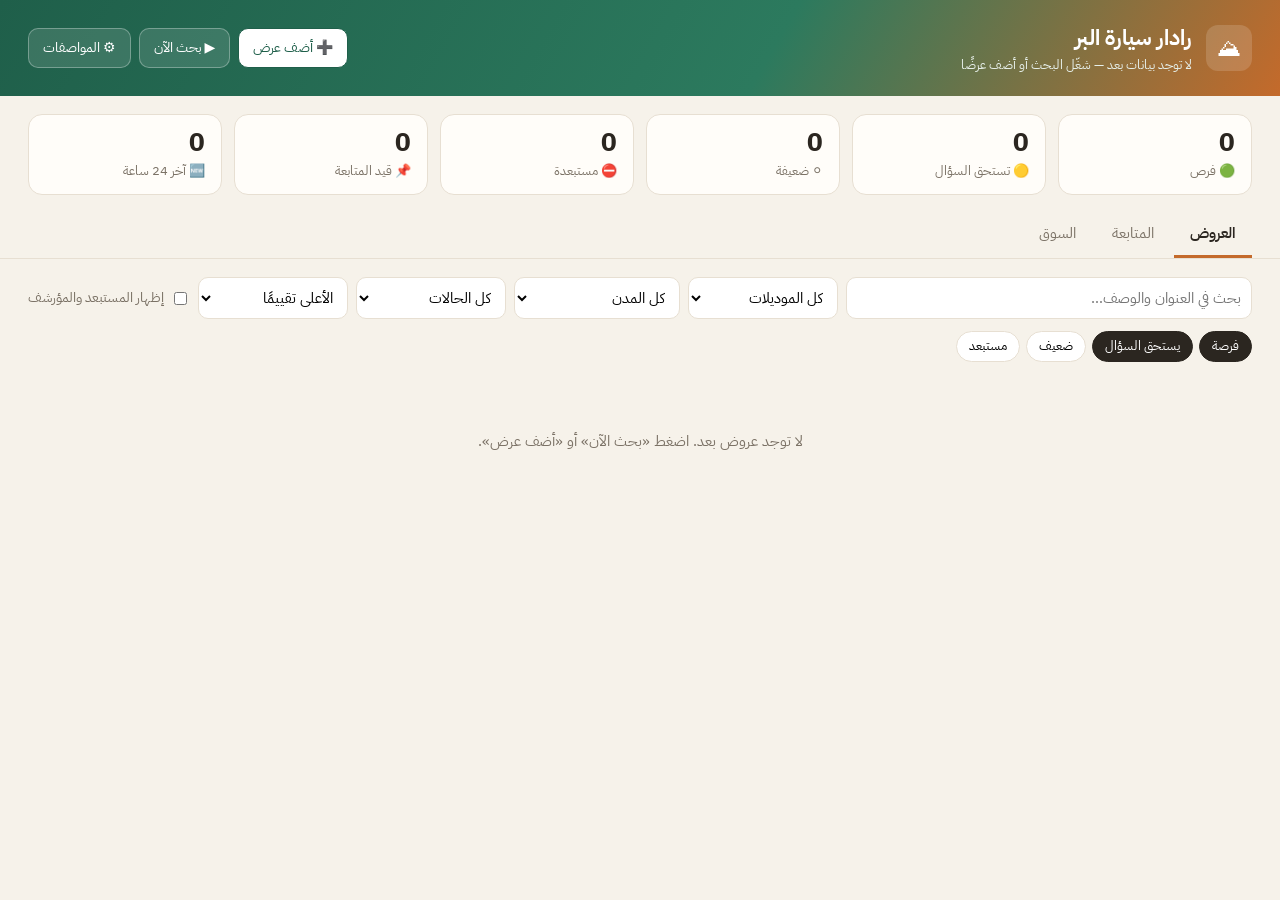
==== docs/index.html @ b2c025f1 "رادار سيارة البر: الإصدار الأول Co-Authored-By: Claude Opus 5.5 <noreply@anthropic.com> Claude-Sessi" ====
<!DOCTYPE html>
<html lang="ar" dir="rtl">
<head>
<meta charset="utf-8">
<meta name="viewport" content="width=device-width, initial-scale=1">
<title>رادار سيارة البر</title>
<link rel="preconnect" href="https://fonts.googleapis.com">
<link href="https://fonts.googleapis.com/css2?family=IBM+Plex+Sans+Arabic:wght@400;500;600;700&display=swap" rel="stylesheet">
<link rel="stylesheet" href="style.css">
</head>
<body>
<header class="top">
  <div class="brand">
    <div class="logo">⛰</div>
    <div>
      <h1>رادار سيارة البر</h1>
      <p id="updated" class="muted">جارِ التحميل…</p>
    </div>
  </div>
  <nav class="actions">
    <a id="btn-add" class="btn primary" target="_blank">➕ أضف عرض</a>
    <a id="btn-run" class="btn" target="_blank">▶ بحث الآن</a>
    <a id="btn-config" class="btn" target="_blank">⚙ المواصفات</a>
  </nav>
</header>

<section class="tiles" id="tiles"></section>

<div class="tabs" role="tablist">
  <button class="tab active" data-tab="offers">العروض</button>
  <button class="tab" data-tab="pipeline">المتابعة</button>
  <button class="tab" data-tab="market">السوق</button>
</div>

<section id="offers" class="panel active">
  <div class="filters">
    <input id="f-q" type="search" placeholder="بحث في العنوان والوصف…">
    <select id="f-model"><option value="">كل الموديلات</option></select>
    <select id="f-dist">
      <option value="">كل المدن</option>
      <option value="200">حتى 200 كم من جدة</option>
      <option value="450">حتى 450 كم</option>
      <option value="900">حتى 900 كم</option>
    </select>
    <select id="f-status"><option value="">كل الحالات</option></select>
    <select id="f-sort">
      <option value="score">الأعلى تقييمًا</option>
      <option value="new">الأحدث</option>
      <option value="price">الأقل سعرًا</option>
      <option value="km">الأقل ممشى</option>
      <option value="year">الأحدث موديلًا</option>
    </select>
    <label class="chk"><input id="f-all" type="checkbox"> إظهار المستبعد والمؤرشف</label>
  </div>
  <div class="chips" id="label-chips"></div>
  <div id="list" class="grid"></div>
  <p id="empty" class="empty hidden"></p>
</section>

<section id="pipeline" class="panel"><div id="board" class="board"></div></section>

<section id="market" class="panel">
  <p class="muted">متوسط الأسعار المطلوبة لكل موديل من العروض التي جمعها النظام (يظهر الموديل عند توفر 4 عروض مسعّرة أو أكثر). كلما زادت البيانات صار التقييم أدق.</p>
  <table class="tbl" id="market-tbl"></table>
  <h3>آخر عمليات البحث</h3>
  <table class="tbl" id="runs-tbl"></table>
</section>

<dialog id="msg-dlg">
  <h3>رسالة جاهزة للبائع</h3>
  <textarea id="msg-text" rows="9"></textarea>
  <div class="row"><button class="btn primary" id="msg-copy">نسخ</button><a class="btn" id="msg-wa" target="_blank">واتساب</a><button class="btn" onclick="this.closest('dialog').close()">إغلاق</button></div>
</dialog>

<script src="app.js"></script>
</body>
</html>
---- docs/style.css ----
:root{
  --bg:#f6f2ea; --card:#fffdf9; --ink:#2b2620; --muted:#7b7266; --line:#e7dfd2;
  --accent:#1f5f4a; --accent-2:#c46a2b;
  --good:#1f8a5b; --mid:#c99318; --weak:#9a8f80; --bad:#b4443a;
  --radius:14px;
}
*{box-sizing:border-box}
body{margin:0;font-family:"IBM Plex Sans Arabic",system-ui,sans-serif;background:var(--bg);color:var(--ink);font-size:15px;line-height:1.6}
a{color:var(--accent)}
.muted{color:var(--muted);margin:0;font-size:13px}
.hidden{display:none!important}

.top{display:flex;justify-content:space-between;align-items:center;gap:16px;flex-wrap:wrap;padding:20px 28px;background:linear-gradient(120deg,#1f5f4a,#2c7a5e 60%,#c46a2b);color:#fff}
.top .muted{color:#e6efe9}
.brand{display:flex;gap:14px;align-items:center}
.logo{width:46px;height:46px;border-radius:12px;background:rgba(255,255,255,.15);display:grid;place-items:center;font-size:24px}
h1{margin:0;font-size:22px}
.actions{display:flex;gap:8px;flex-wrap:wrap}
.btn{display:inline-flex;align-items:center;gap:6px;padding:8px 14px;border-radius:10px;border:1px solid var(--line);background:#fff;color:var(--ink);text-decoration:none;font:inherit;font-size:14px;cursor:pointer}
.top .btn{background:rgba(255,255,255,.12);border-color:rgba(255,255,255,.3);color:#fff}
.btn.primary{background:var(--accent);border-color:var(--accent);color:#fff}
.top .btn.primary{background:#fff;color:var(--accent)}
.btn.sm{padding:5px 10px;font-size:13px}

.tiles{display:grid;grid-template-columns:repeat(auto-fit,minmax(150px,1fr));gap:12px;padding:18px 28px 6px}
.tile{background:var(--card);border:1px solid var(--line);border-radius:var(--radius);padding:12px 16px;cursor:pointer}
.tile b{display:block;font-size:26px;line-height:1.2}
.tile span{color:var(--muted);font-size:13px}

.tabs{display:flex;gap:4px;padding:10px 28px 0;border-bottom:1px solid var(--line)}
.tab{border:0;background:none;font:inherit;padding:10px 16px;cursor:pointer;color:var(--muted);border-bottom:3px solid transparent}
.tab.active{color:var(--ink);border-color:var(--accent-2);font-weight:600}
.panel{display:none;padding:18px 28px 40px}
.panel.active{display:block}

.filters{display:flex;flex-wrap:wrap;gap:8px;align-items:center}
.filters input[type=search],.filters select{font:inherit;padding:8px 10px;border:1px solid var(--line);border-radius:10px;background:#fff;min-width:150px}
.filters input[type=search]{flex:1;min-width:220px}
.chk{font-size:14px;color:var(--muted);display:flex;gap:6px;align-items:center}
.chips{display:flex;gap:6px;flex-wrap:wrap;margin:12px 0}
.chip{border:1px solid var(--line);background:#fff;border-radius:999px;padding:4px 12px;font:inherit;font-size:13px;cursor:pointer}
.chip.on{background:var(--ink);color:#fff;border-color:var(--ink)}

.grid{display:grid;grid-template-columns:repeat(auto-fill,minmax(330px,1fr));gap:14px}
.card{background:var(--card);border:1px solid var(--line);border-radius:var(--radius);overflow:hidden;display:flex;flex-direction:column}
.card.dim{opacity:.6}
.thumb{height:150px;background:#e9e1d3 center/cover no-repeat;position:relative}
.thumb .noimg{position:absolute;inset:0;display:grid;place-items:center;color:var(--muted);font-size:34px}
.score{position:absolute;top:10px;left:10px;width:54px;height:54px;border-radius:50%;display:grid;place-items:center;color:#fff;font-weight:700;font-size:18px;box-shadow:0 2px 8px rgba(0,0,0,.25)}
.badge{position:absolute;top:12px;right:10px;padding:2px 10px;border-radius:999px;font-size:12px;font-weight:600;color:#fff}
.l-good{background:var(--good)} .l-mid{background:var(--mid)} .l-weak{background:var(--weak)} .l-bad{background:var(--bad)}
.body{padding:12px 14px;display:flex;flex-direction:column;gap:8px;flex:1}
.title{font-weight:600;font-size:15px;margin:0}
.specs{display:flex;flex-wrap:wrap;gap:6px}
.spec{background:#f1ebe0;border-radius:8px;padding:2px 8px;font-size:13px}
.spec.price{background:#e3efe9;color:var(--accent);font-weight:600}
.reasons{margin:0;padding:0;list-style:none;font-size:13px}
.reasons li{padding:1px 0}
.pos{color:var(--good)} .neg{color:#9c5a12} .exc{color:var(--bad)}
.ai{font-size:13px;background:#f4f0fa;border-radius:8px;padding:6px 8px;color:#4b3f66}
.meta{font-size:12px;color:var(--muted);display:flex;justify-content:space-between;gap:8px;flex-wrap:wrap}
.notes{font-size:13px;border-top:1px dashed var(--line);padding-top:6px}
.cardfoot{display:flex;gap:6px;flex-wrap:wrap;padding:0 14px 12px}
.status{font-size:12px;padding:1px 8px;border-radius:6px;background:#efe7da}
.bars{display:grid;grid-template-columns:auto 1fr;gap:2px 8px;font-size:11px;color:var(--muted)}
.bar{height:6px;background:#eee6d8;border-radius:4px;align-self:center;overflow:hidden}
.bar i{display:block;height:100%;background:var(--accent)}
details summary{cursor:pointer;font-size:12px;color:var(--muted)}

.board{display:grid;grid-auto-flow:column;grid-auto-columns:minmax(230px,1fr);gap:12px;overflow-x:auto}
.col{background:#efe8dc;border-radius:var(--radius);padding:10px}
.col h4{margin:0 0 8px;font-size:14px}
.mini{background:#fff;border-radius:10px;padding:8px 10px;margin-bottom:8px;font-size:13px;border:1px solid var(--line)}
.mini b{color:var(--accent)}

.tbl{border-collapse:collapse;width:100%;max-width:760px;background:#fff;border-radius:10px;overflow:hidden;margin:10px 0 24px}
.tbl th,.tbl td{padding:8px 12px;border-bottom:1px solid var(--line);text-align:right;font-size:14px}
.tbl th{background:#efe8dc}
.empty{text-align:center;color:var(--muted);padding:40px}

dialog{border:0;border-radius:var(--radius);padding:18px;width:min(520px,92vw)}
dialog textarea{width:100%;font:inherit;padding:10px;border:1px solid var(--line);border-radius:10px}
.row{display:flex;gap:8px;margin-top:10px}
@media (max-width:600px){.top,.tiles,.tabs,.panel{padding-left:14px;padding-right:14px}}
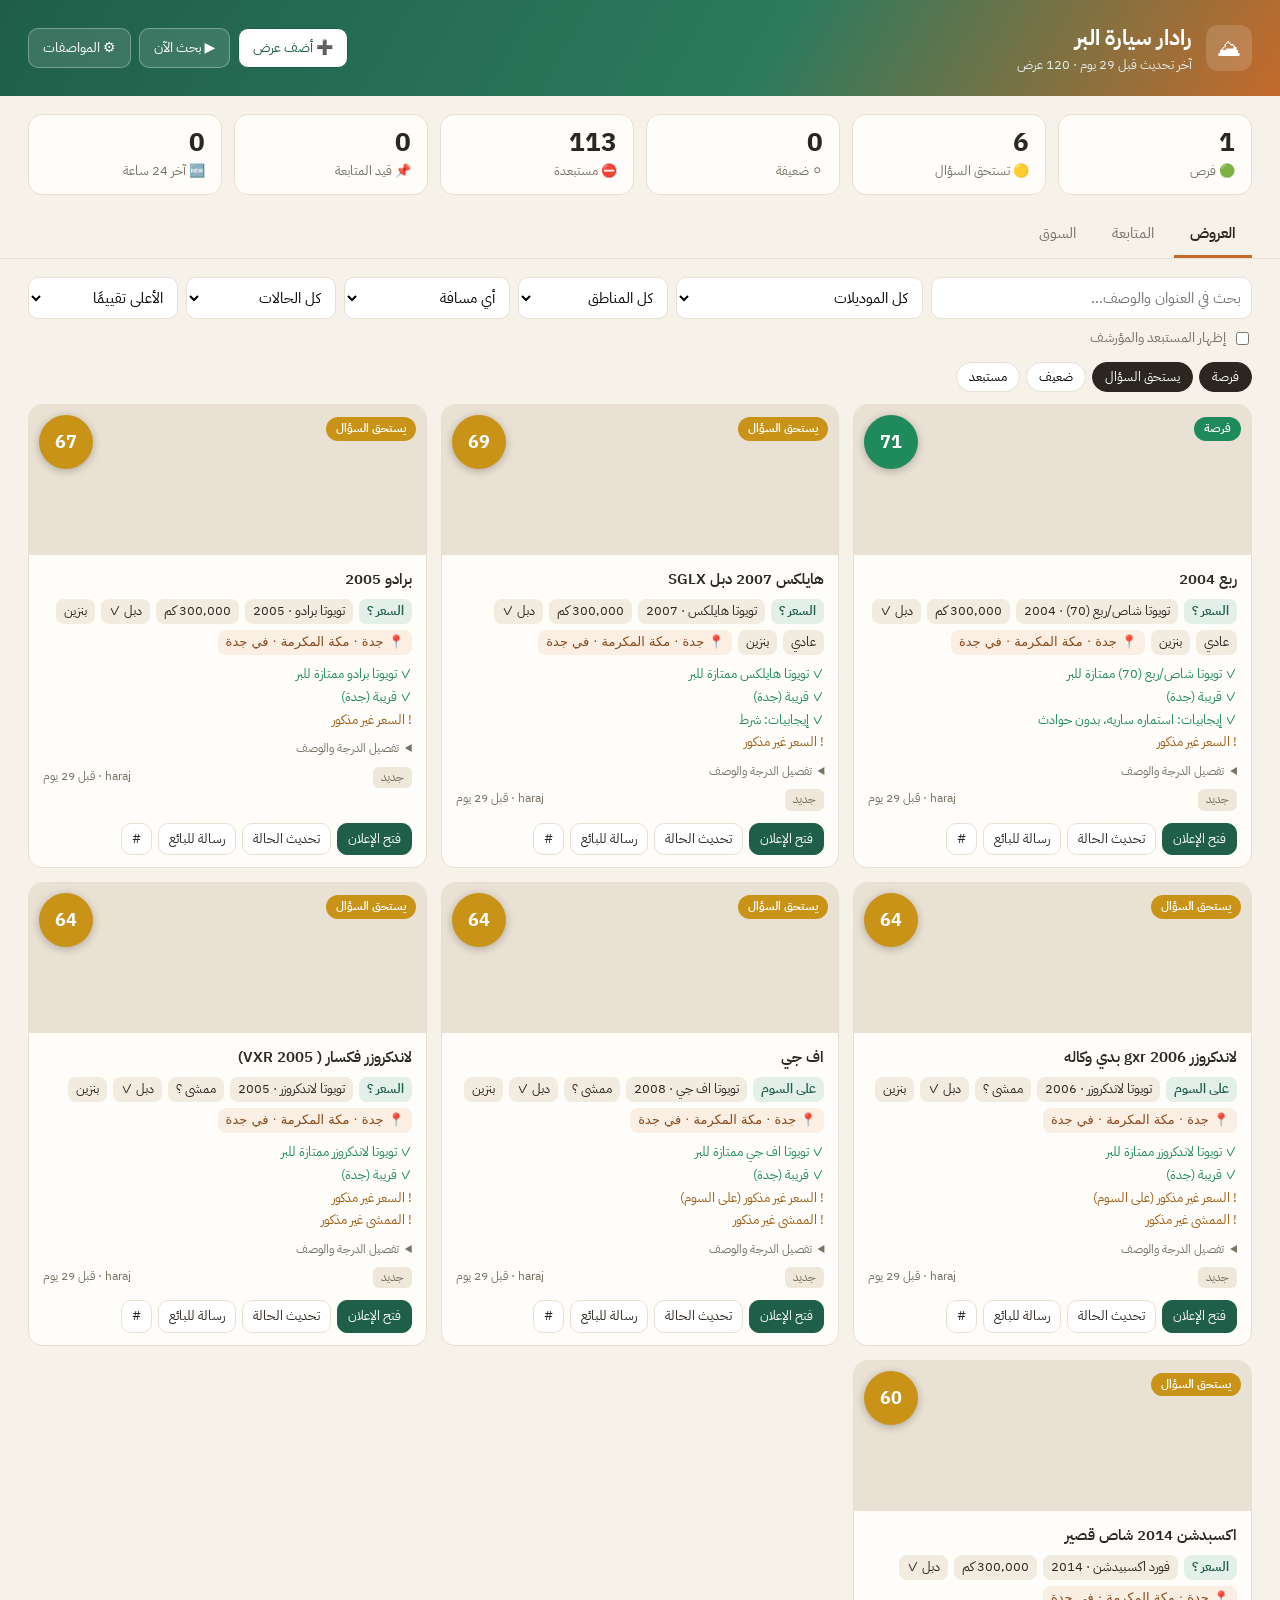
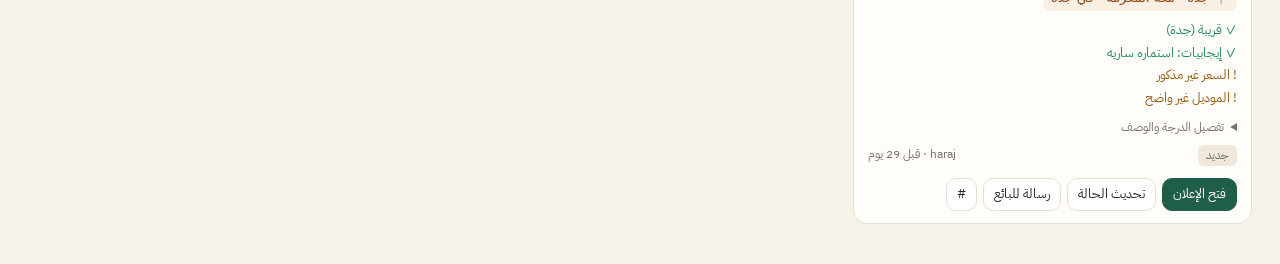
==== commit dff3bed7: "البحث في كل المملكة مع المنطقة والمسافة، موديلات أرخص، تشغيل كل ساعة، اختبار تيليجرام Co-Authored-By" ====
--- a/docs/index.html
+++ b/docs/index.html
@@ -36,8 +36,9 @@
   <div class="filters">
     <input id="f-q" type="search" placeholder="بحث في العنوان والوصف…">
     <select id="f-model"><option value="">كل الموديلات</option></select>
+    <select id="f-region"><option value="">كل المناطق</option></select>
     <select id="f-dist">
-      <option value="">كل المدن</option>
+      <option value="">أي مسافة</option>
       <option value="200">حتى 200 كم من جدة</option>
       <option value="450">حتى 450 كم</option>
       <option value="900">حتى 900 كم</option>
--- a/docs/style.css
+++ b/docs/style.css
@@ -82,3 +82,4 @@
 dialog textarea{width:100%;font:inherit;padding:10px;border:1px solid var(--line);border-radius:10px}
 .row{display:flex;gap:8px;margin-top:10px}
 @media (max-width:600px){.top,.tiles,.tabs,.panel{padding-left:14px;padding-right:14px}}
+.spec.loc{background:#fbeee3;color:#8a4a1c;font-weight:500}
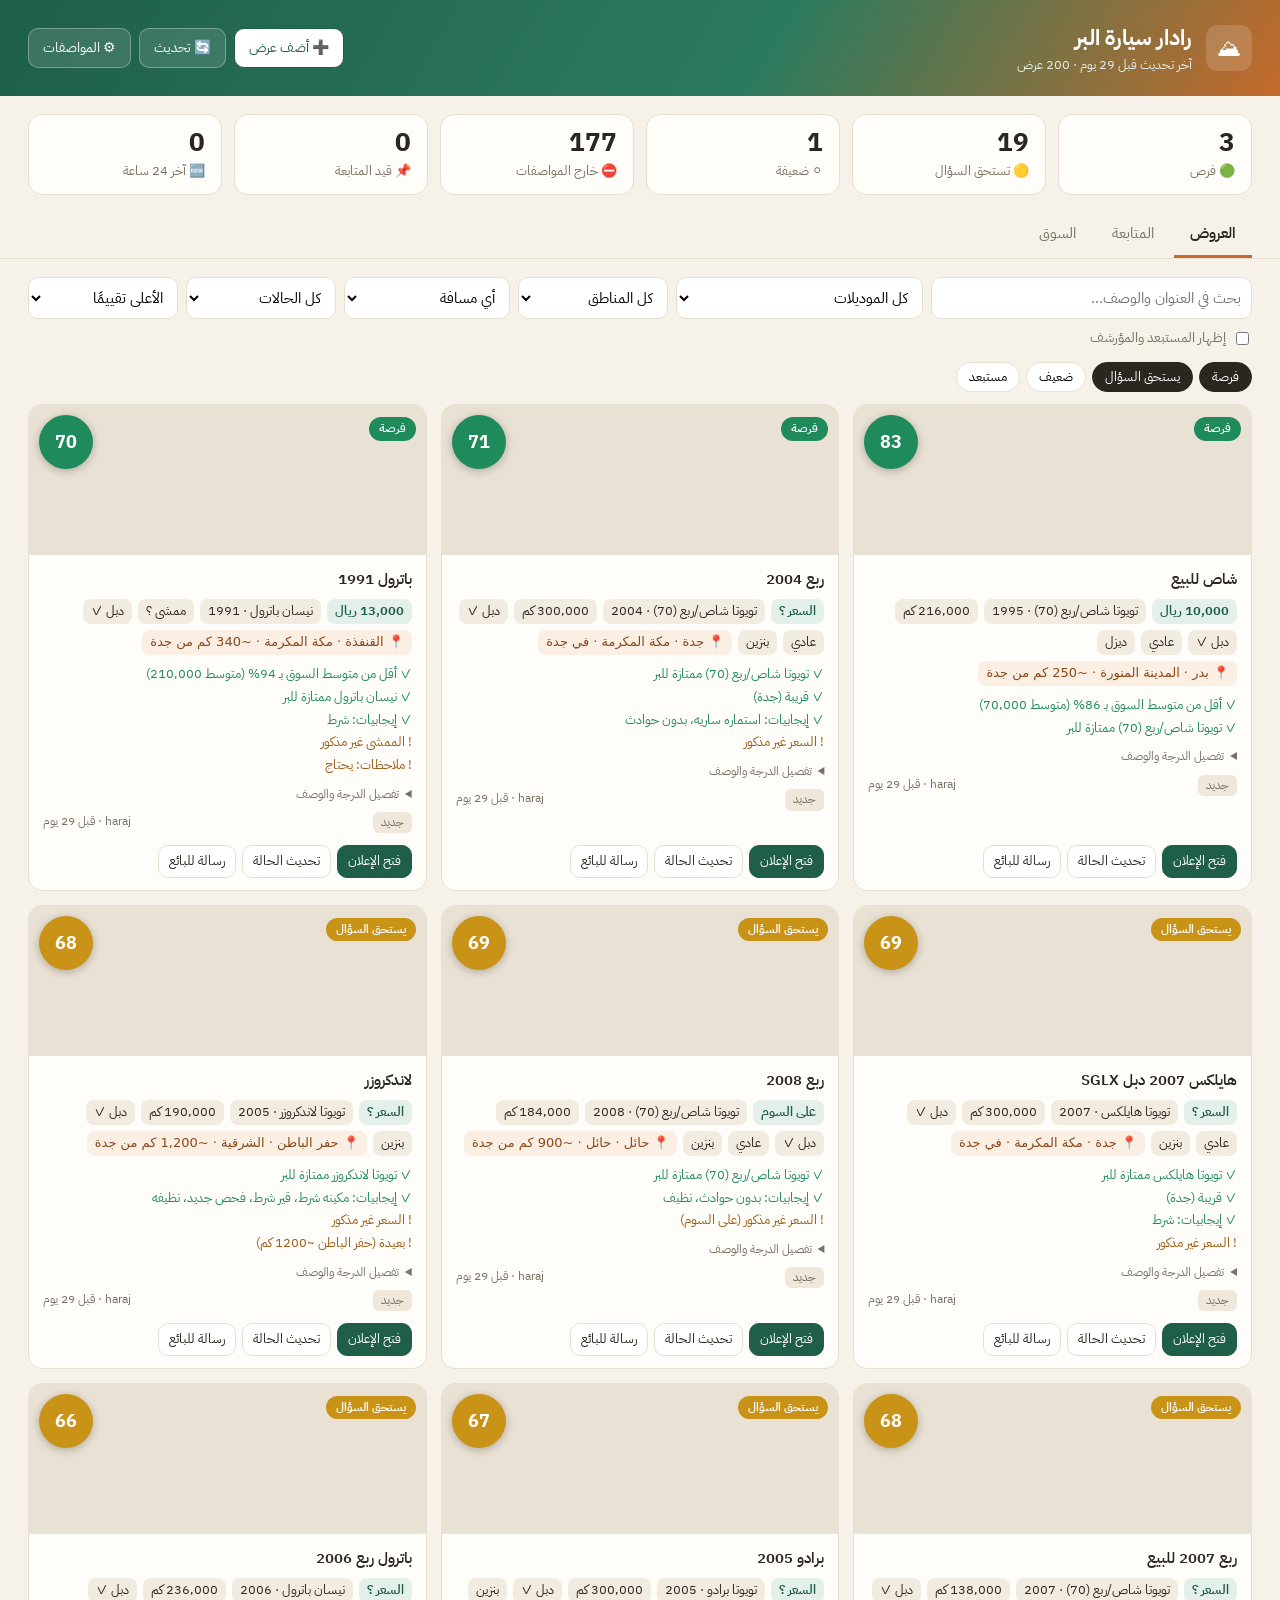
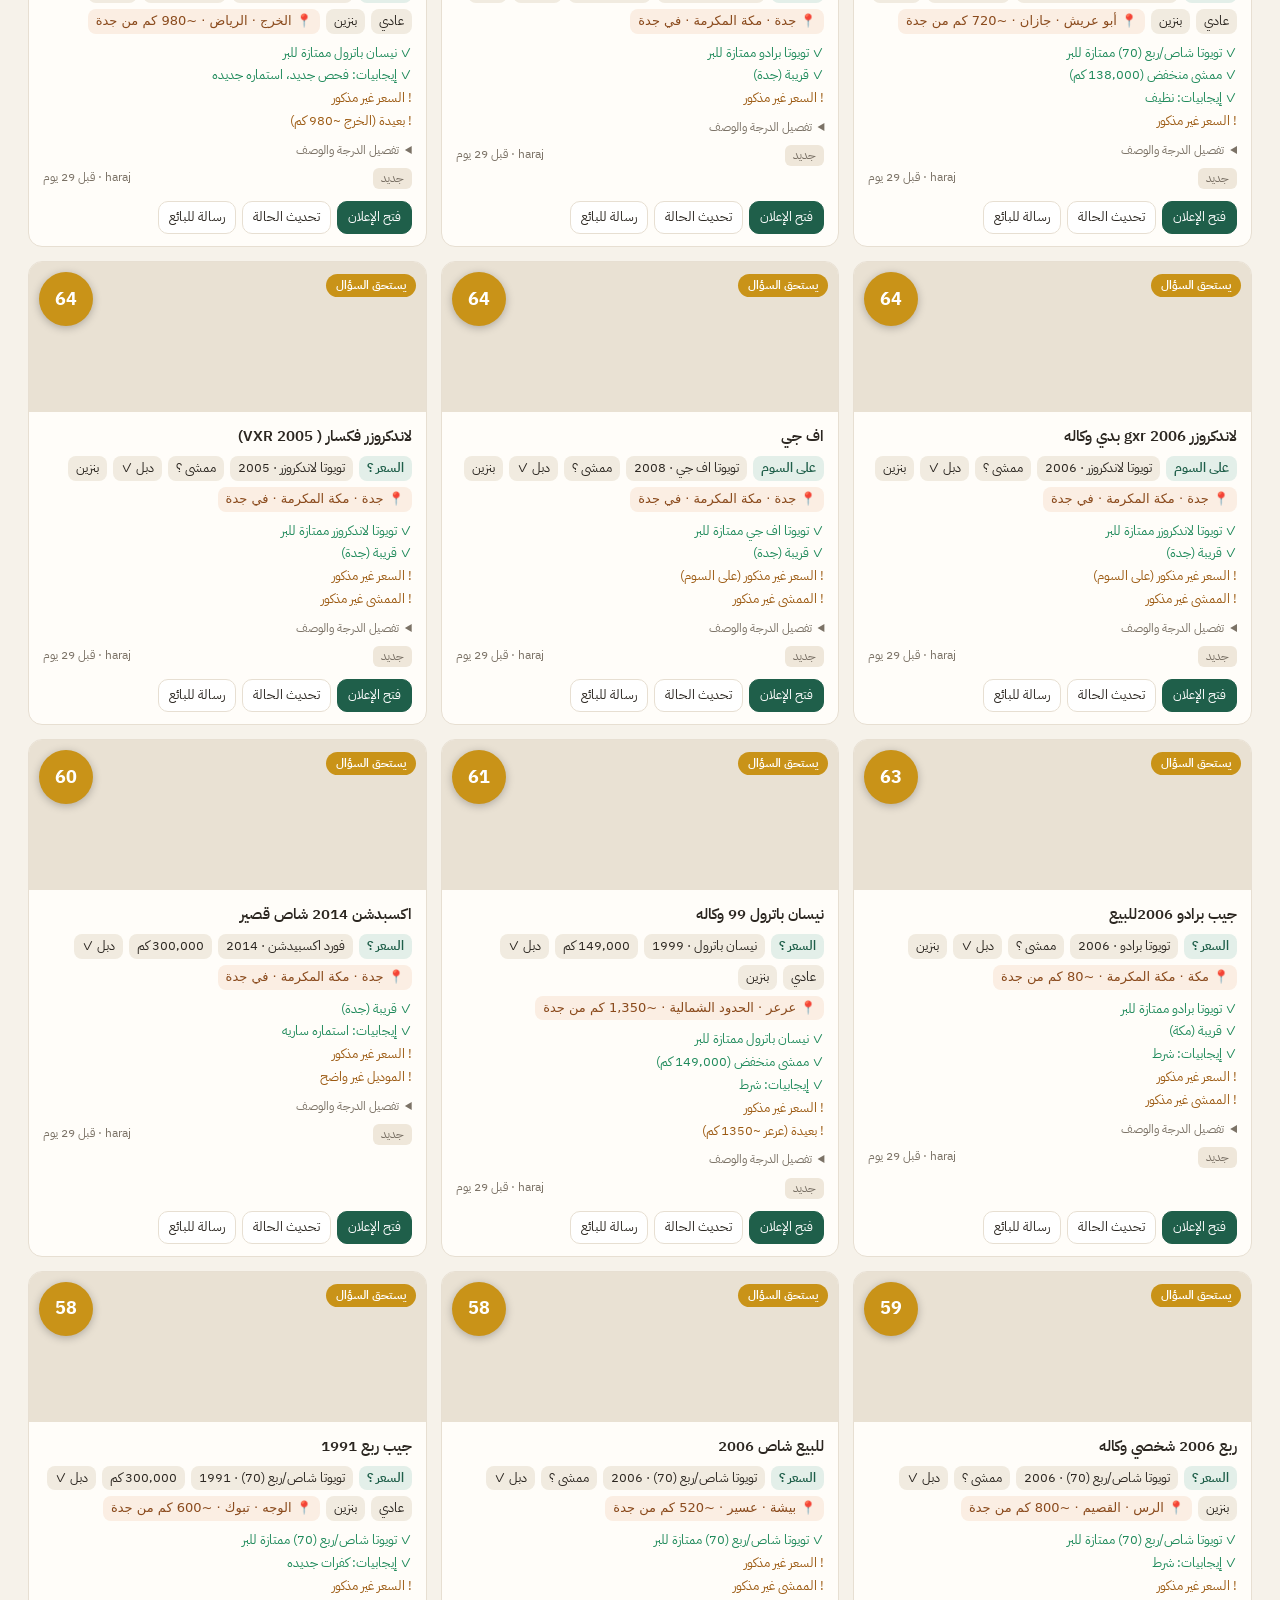
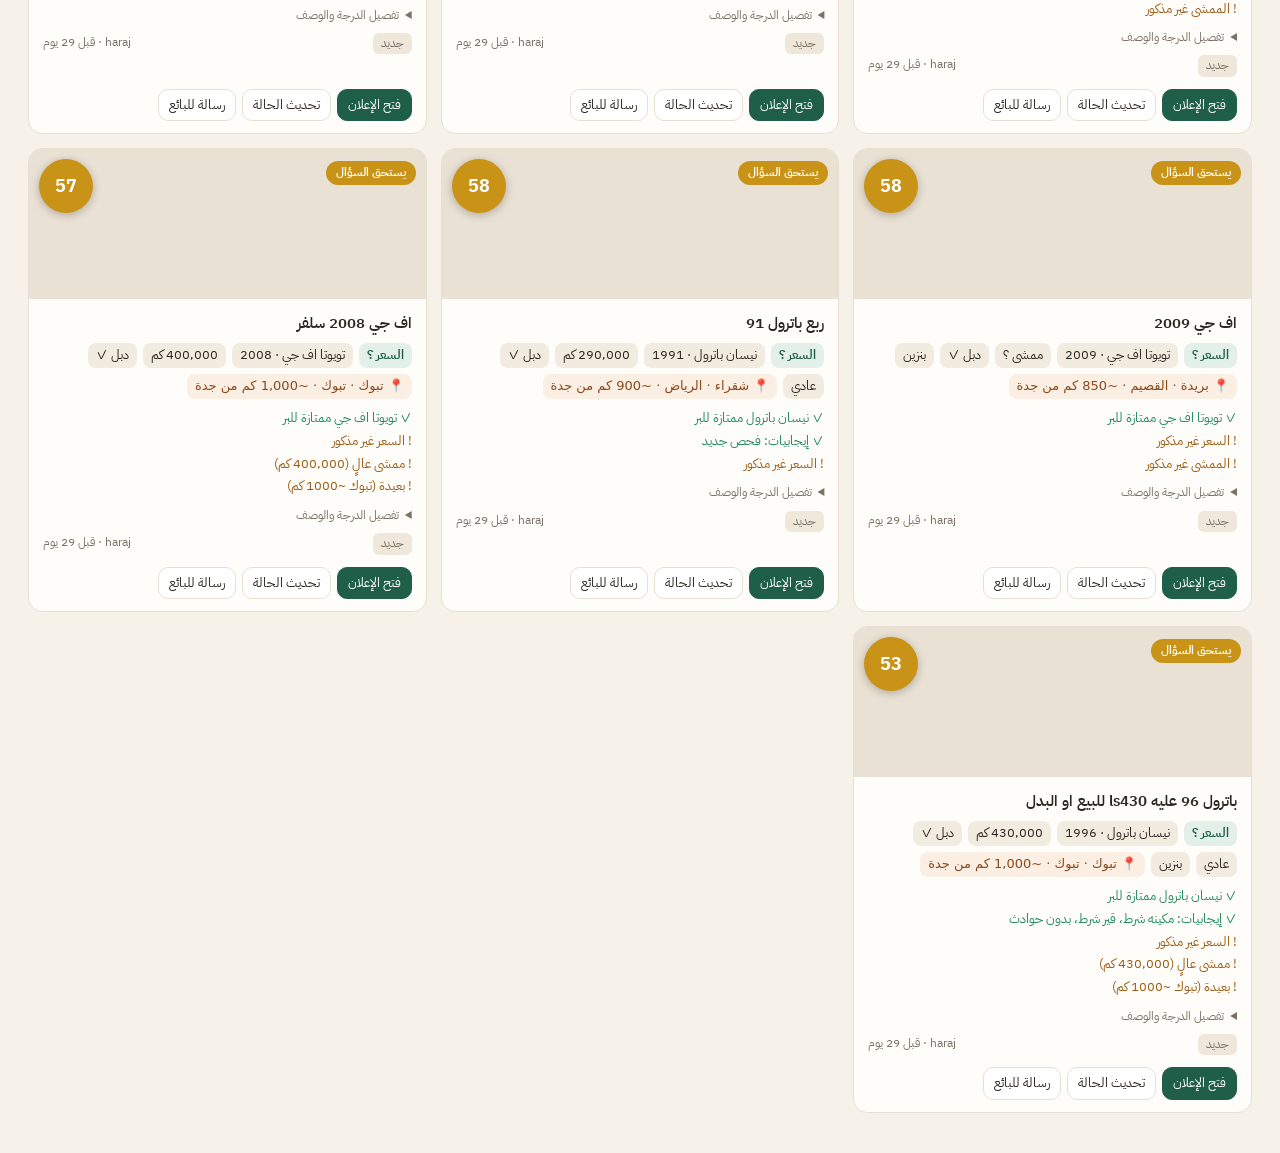
==== commit 366f73d6: "إخفاء قطع الغيار والمباع نهائيًا، إضافة وتعديل وتحديث من الموقع عبر جسر Apps Script Co-Authored-By: " ====
--- a/docs/index.html
+++ b/docs/index.html
@@ -19,11 +19,12 @@
   </div>
   <nav class="actions">
     <a id="btn-add" class="btn primary" target="_blank">➕ أضف عرض</a>
-    <a id="btn-run" class="btn" target="_blank">▶ بحث الآن</a>
+    <a id="btn-run" class="btn" target="_blank">🔄 تحديث</a>
     <a id="btn-config" class="btn" target="_blank">⚙ المواصفات</a>
   </nav>
 </header>
 
+<div id="banner" class="banner hidden"></div>
 <section class="tiles" id="tiles"></section>
 
 <div class="tabs" role="tablist">
@@ -70,9 +71,42 @@
 <dialog id="msg-dlg">
   <h3>رسالة جاهزة للبائع</h3>
   <textarea id="msg-text" rows="9"></textarea>
-  <div class="row"><button class="btn primary" id="msg-copy">نسخ</button><a class="btn" id="msg-wa" target="_blank">واتساب</a><button class="btn" onclick="this.closest('dialog').close()">إغلاق</button></div>
+  <div class="row"><button class="btn primary" id="msg-copy">نسخ</button><a class="btn" id="msg-wa" target="_blank">واتساب</a><button class="btn" type="button" data-close>إغلاق</button></div>
 </dialog>
 
+<dialog id="add-dlg">
+  <form id="add-form">
+    <h3>➕ أضف عرض</h3>
+    <label>رابط الإعلان (أو رابط صفحة بحث في حراج) — رابط في كل سطر
+      <textarea id="add-urls" rows="4" placeholder="https://haraj.com.sa/11192126812/..." required></textarea></label>
+    <label>ملاحظة (اختياري)<textarea id="add-note" rows="2"></textarea></label>
+    <p class="muted">يقرأ النظام الإعلان ويقيّمه ويظهر هنا خلال دقيقة إلى دقيقتين. قطع الغيار والإكسسوارات لا تُضاف.</p>
+    <div class="row"><button class="btn primary" id="add-save" type="submit">إضافة</button><button class="btn" type="button" data-close>إلغاء</button></div>
+  </form>
+</dialog>
+
+<dialog id="edit-dlg">
+  <form id="edit-form">
+    <h3>✏️ تعديل العرض</h3>
+    <div class="form-grid">
+      <label class="wide">العنوان<input id="e-title"></label>
+      <label>السعر (ريال)<input id="e-price" inputmode="numeric"></label>
+      <label>سنة الصنع<input id="e-year" inputmode="numeric"></label>
+      <label>الممشى (كم)<input id="e-km" inputmode="numeric"></label>
+      <label>المدينة<input id="e-city"></label>
+      <label>الموديل<select id="e-model"></select></label>
+      <label>دبل؟<select id="e-4x4"><option value="">— غير معروف —</option><option value="true">نعم دبل</option><option value="false">ليست دبل</option></select></label>
+      <label>القير<select id="e-trans"><option value="">— غير معروف —</option><option>أوتوماتيك</option><option>عادي</option></select></label>
+      <label>الحالة<select id="e-status"></select></label>
+      <label class="wide">إضافة ملاحظة<textarea id="e-note" rows="2" placeholder="مثال: كلمت البائع، يقبل 17 ألف"></textarea></label>
+      <label class="wide chk"><input type="checkbox" id="e-hide"> إخفاء هذا العرض نهائيًا (ليس سيارة / غير مناسب)</label>
+    </div>
+    <div class="row"><button class="btn primary" id="e-save" type="submit">حفظ</button><button class="btn" type="button" data-close>إلغاء</button></div>
+  </form>
+</dialog>
+
+<div id="toasts"></div>
+<script src="config.js"></script>
 <script src="app.js"></script>
 </body>
 </html>
--- a/docs/style.css
+++ b/docs/style.css
@@ -83,3 +83,18 @@
 .row{display:flex;gap:8px;margin-top:10px}
 @media (max-width:600px){.top,.tiles,.tabs,.panel{padding-left:14px;padding-right:14px}}
 .spec.loc{background:#fbeee3;color:#8a4a1c;font-weight:500}
+
+.banner{margin:14px 28px 0;padding:10px 14px;border-radius:10px;background:#fff6dc;border:1px solid #f0d48a;font-size:14px;display:flex;align-items:center;gap:8px}
+.spin{width:14px;height:14px;border:2px solid #c99318;border-top-color:transparent;border-radius:50%;display:inline-block;animation:sp 1s linear infinite}
+@keyframes sp{to{transform:rotate(360deg)}}
+#toasts{position:fixed;bottom:18px;left:18px;display:flex;flex-direction:column;gap:8px;z-index:50}
+.toast{background:#2b2620;color:#fff;padding:10px 14px;border-radius:10px;font-size:14px;max-width:360px;box-shadow:0 4px 14px rgba(0,0,0,.2)}
+.toast.ok{background:var(--good)} .toast.err{background:var(--bad)}
+.card.pending{border-style:dashed;background:#fffaf0}
+.status-sel{font:inherit;font-size:12px;padding:1px 4px;border-radius:6px;border:1px solid var(--line);background:#efe7da}
+dialog label{display:flex;flex-direction:column;gap:4px;font-size:13px;color:var(--muted);margin-bottom:8px}
+dialog input,dialog select{font:inherit;padding:8px 10px;border:1px solid var(--line);border-radius:10px;color:var(--ink)}
+dialog h3{margin-top:0}
+.form-grid{display:grid;grid-template-columns:1fr 1fr;gap:4px 12px}
+.form-grid .wide{grid-column:1/-1}
+dialog label.chk{flex-direction:row;align-items:center;color:var(--ink)}
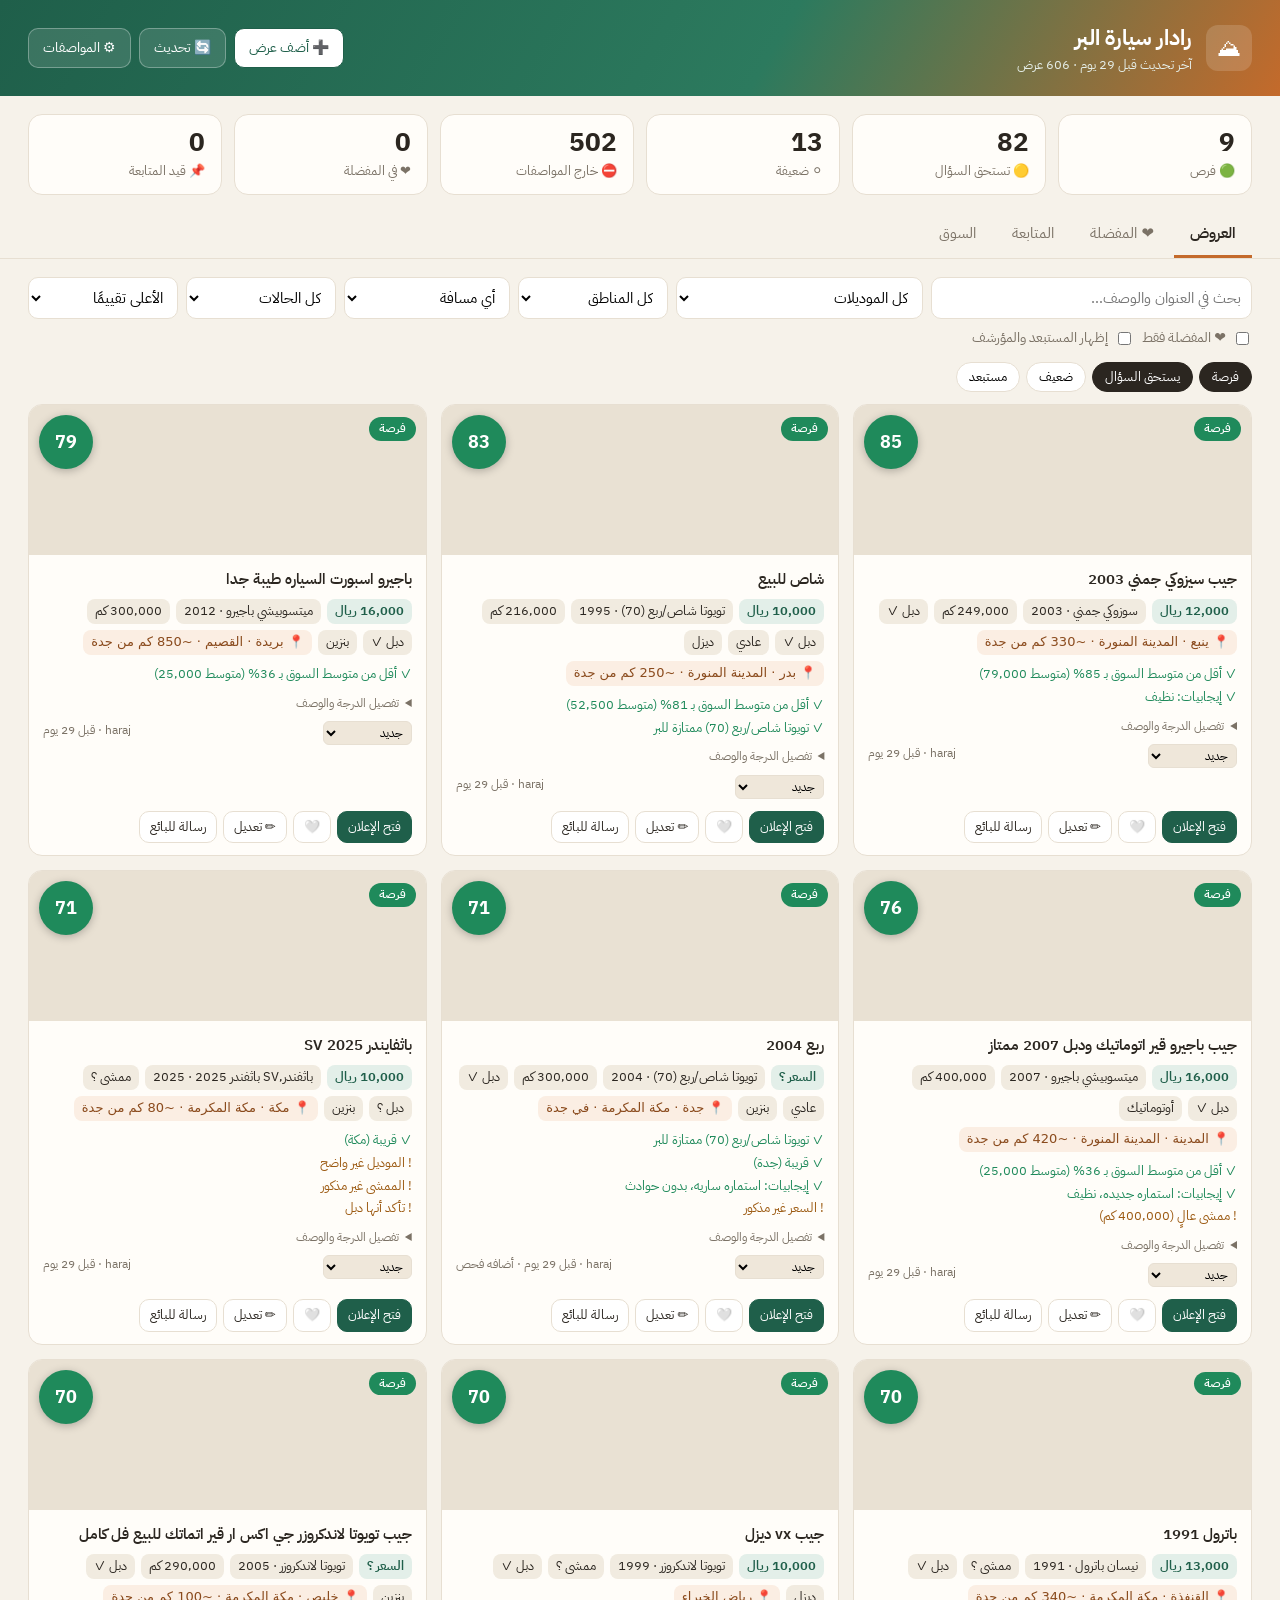
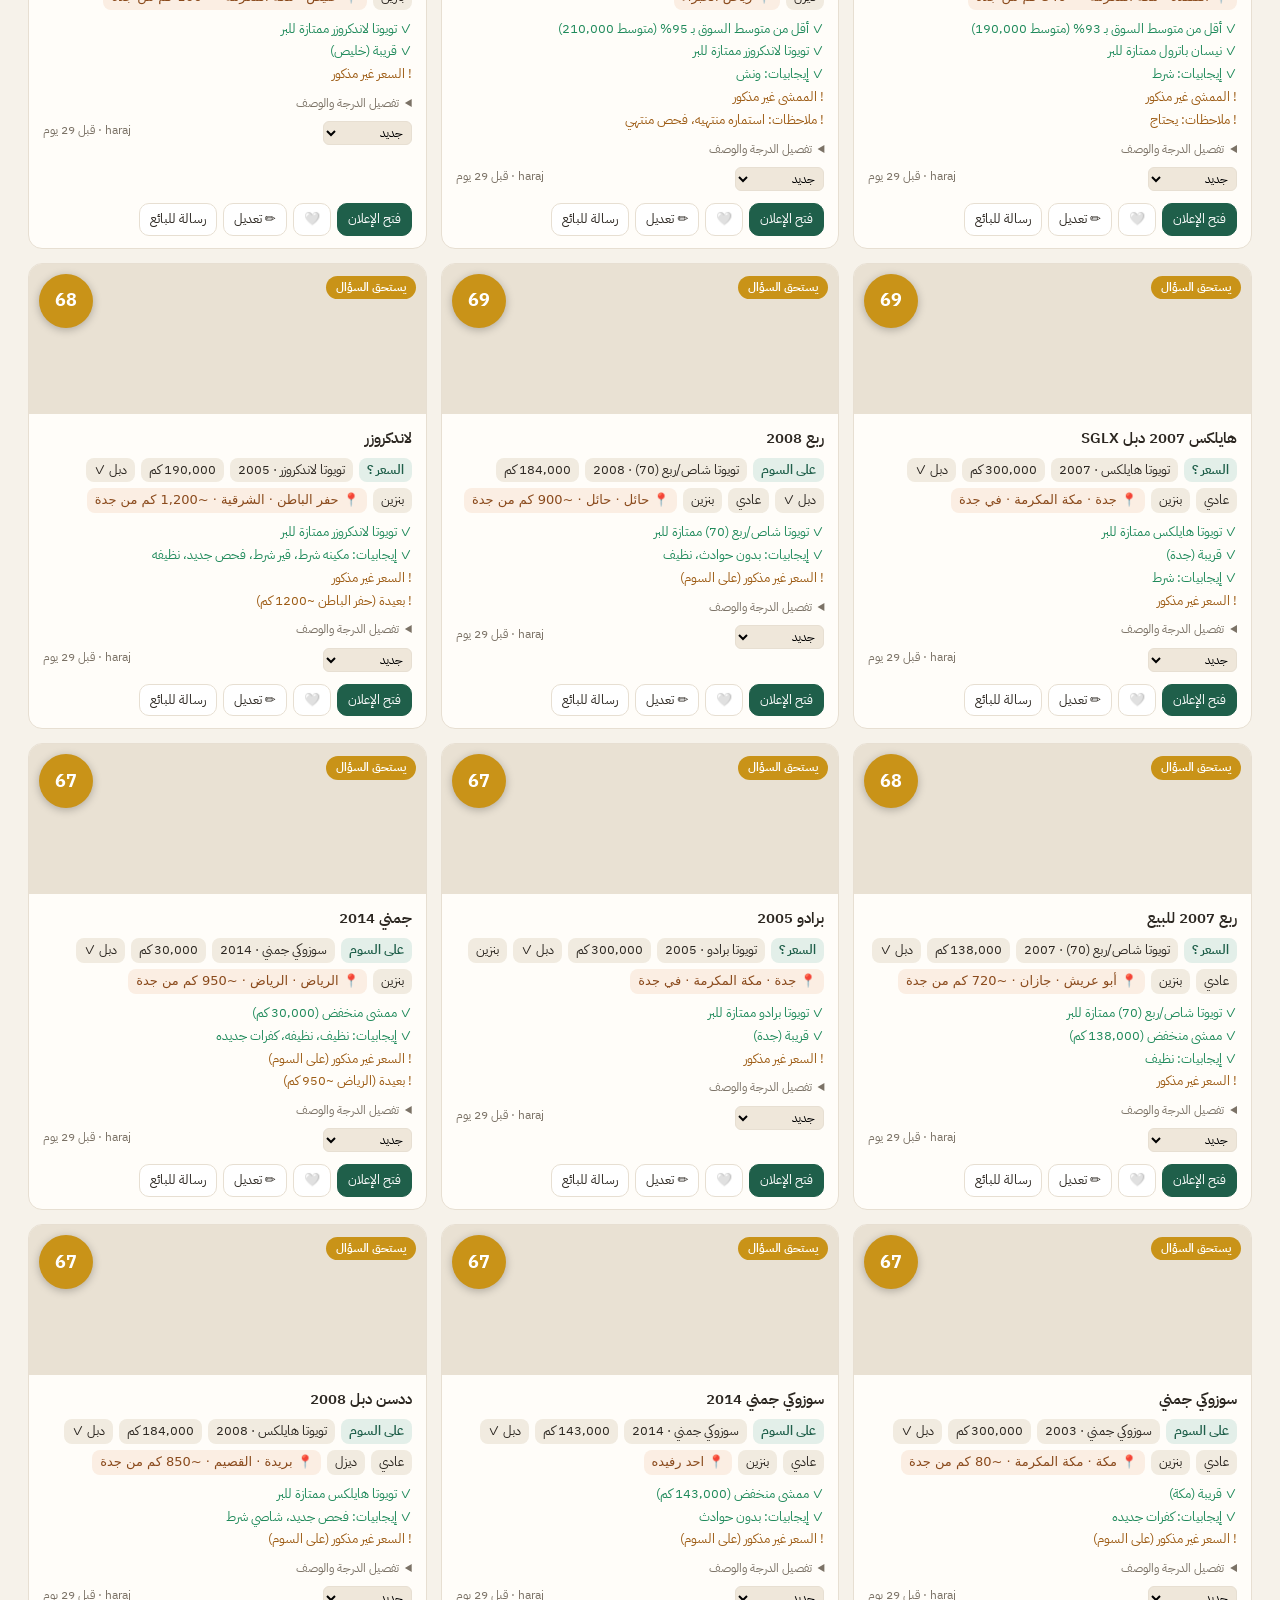
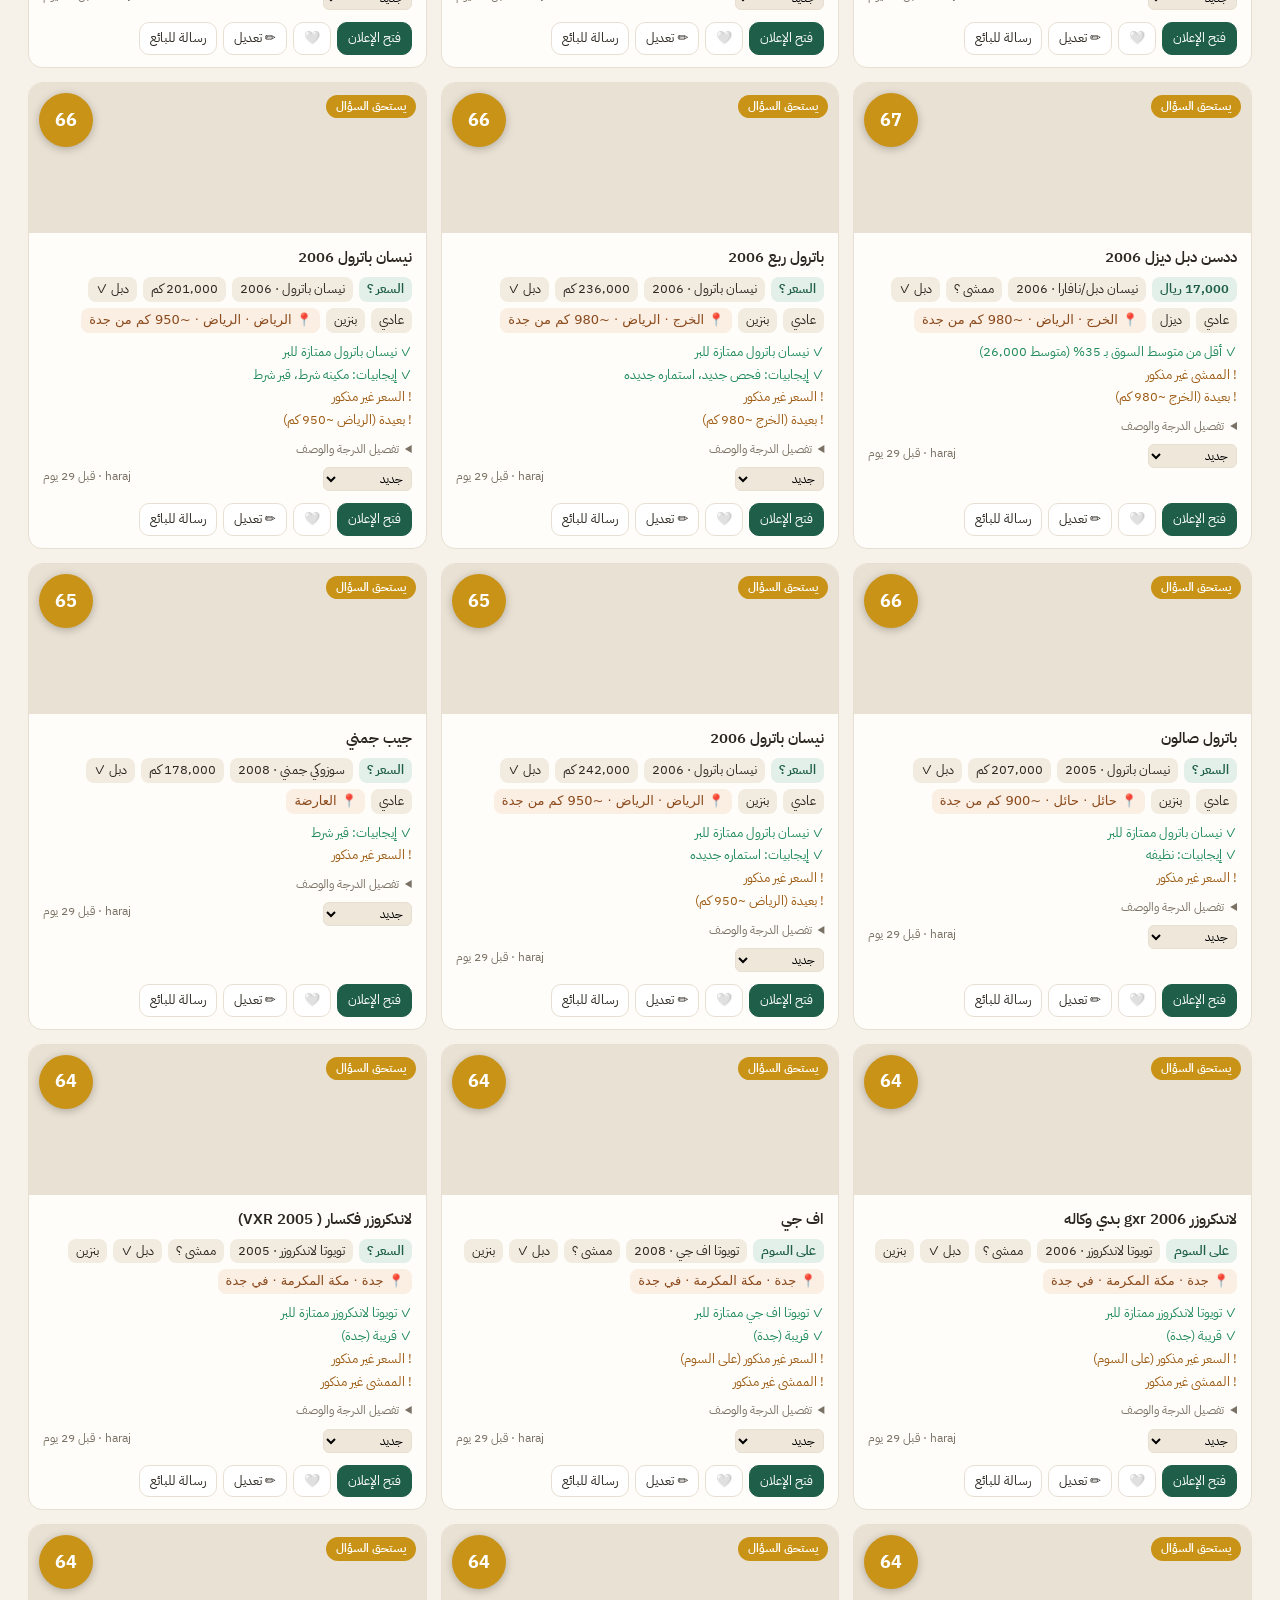
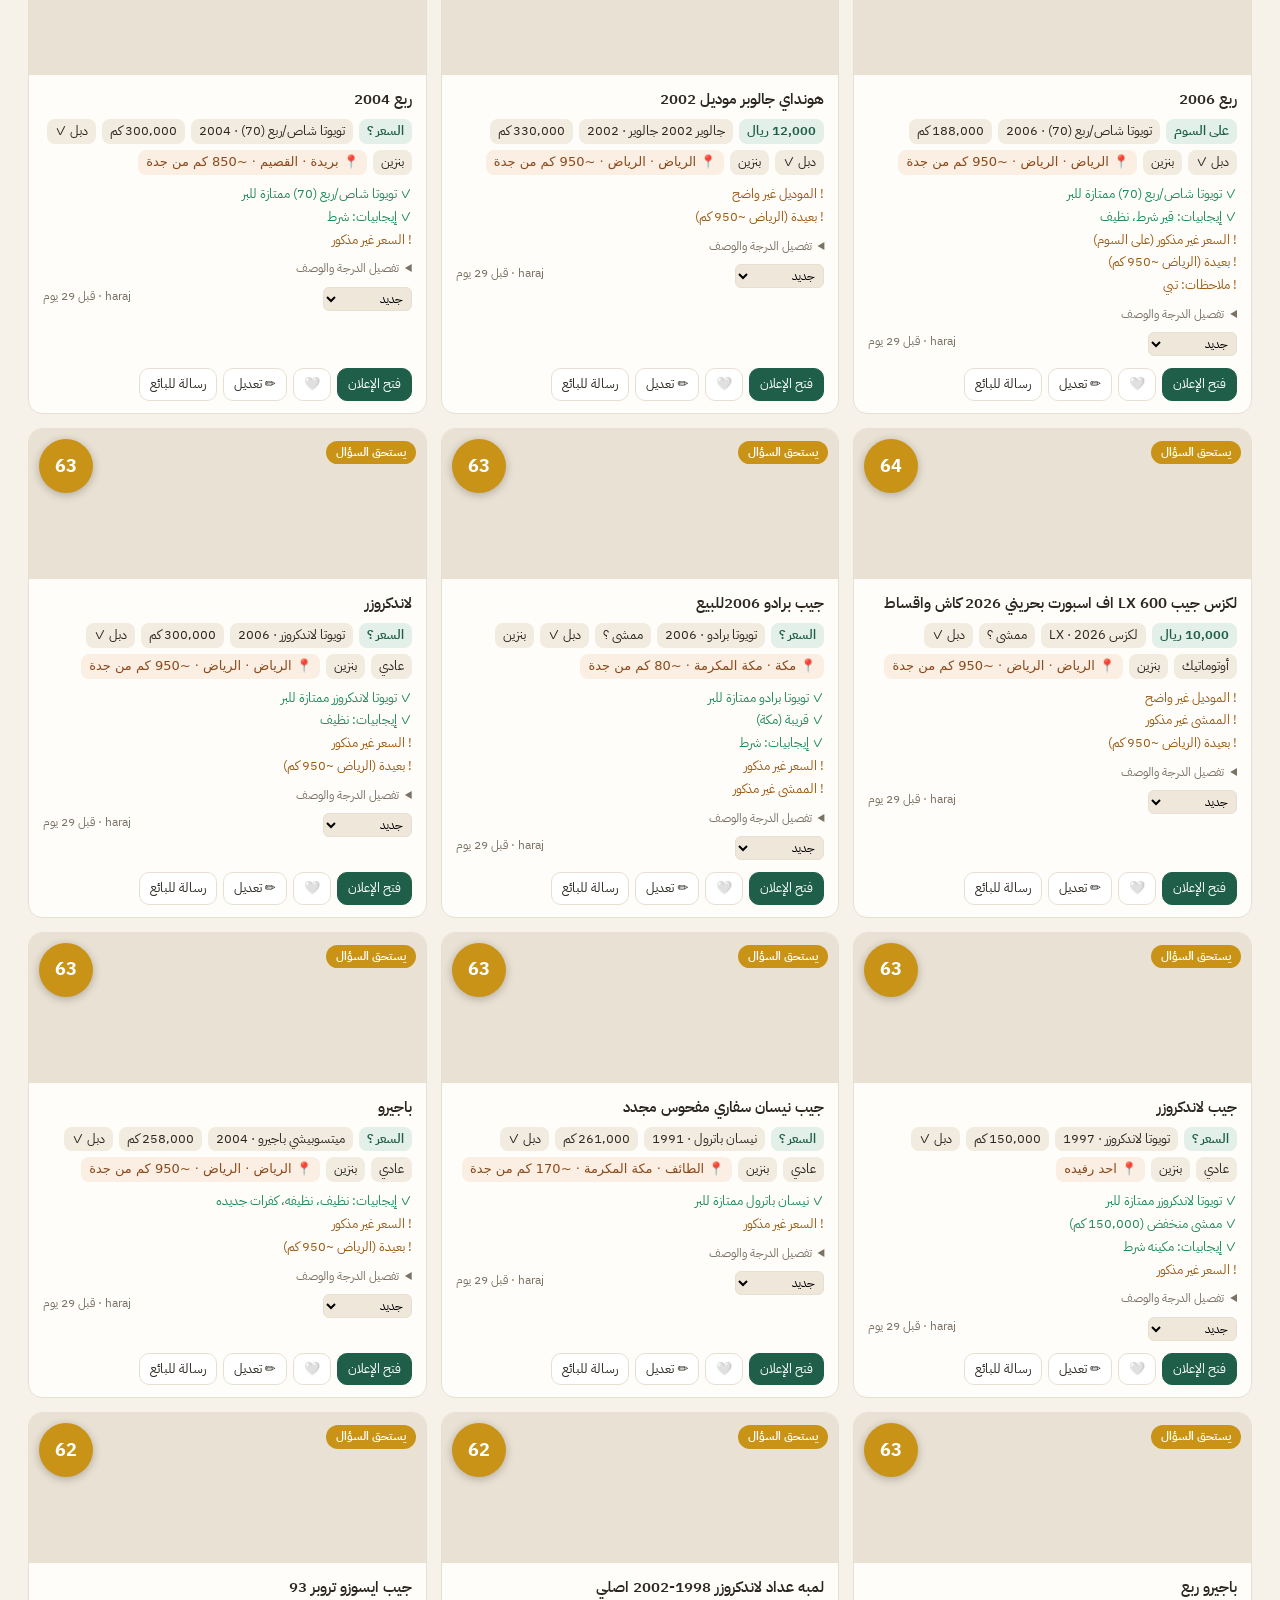
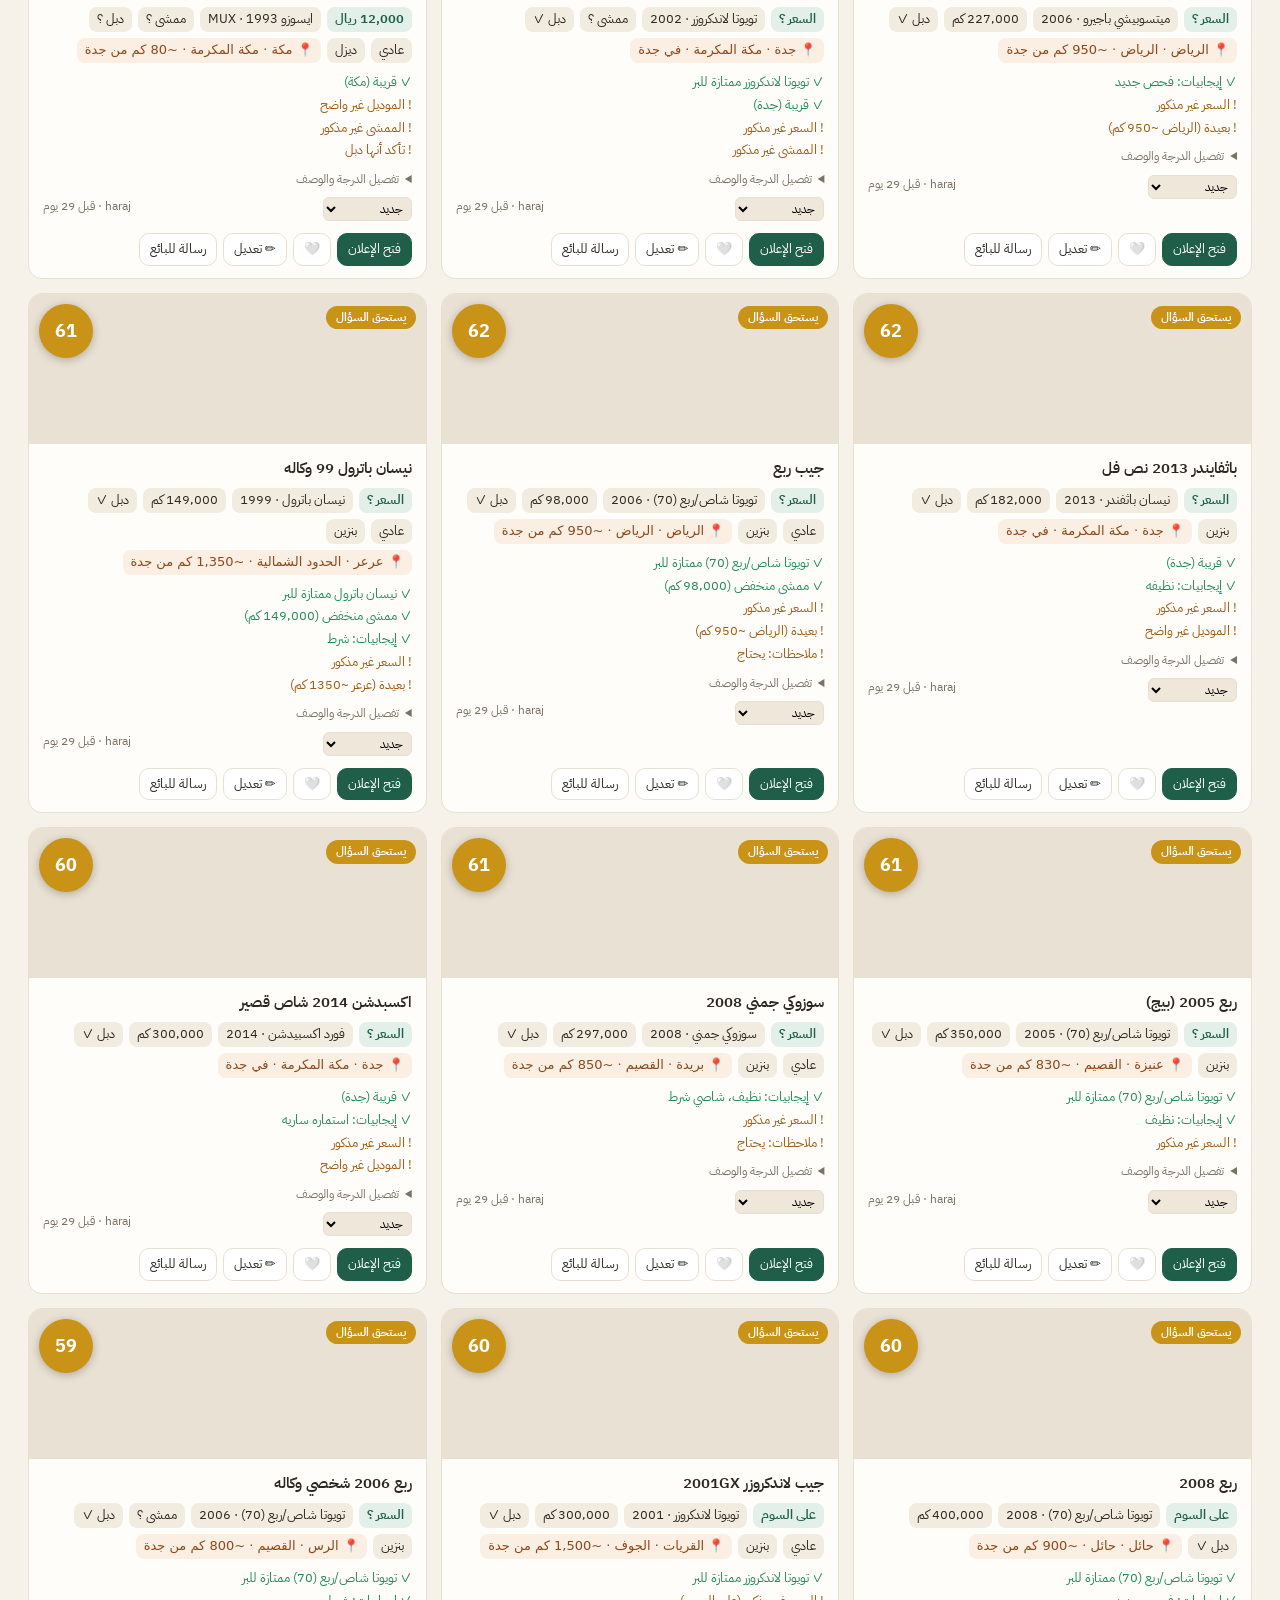
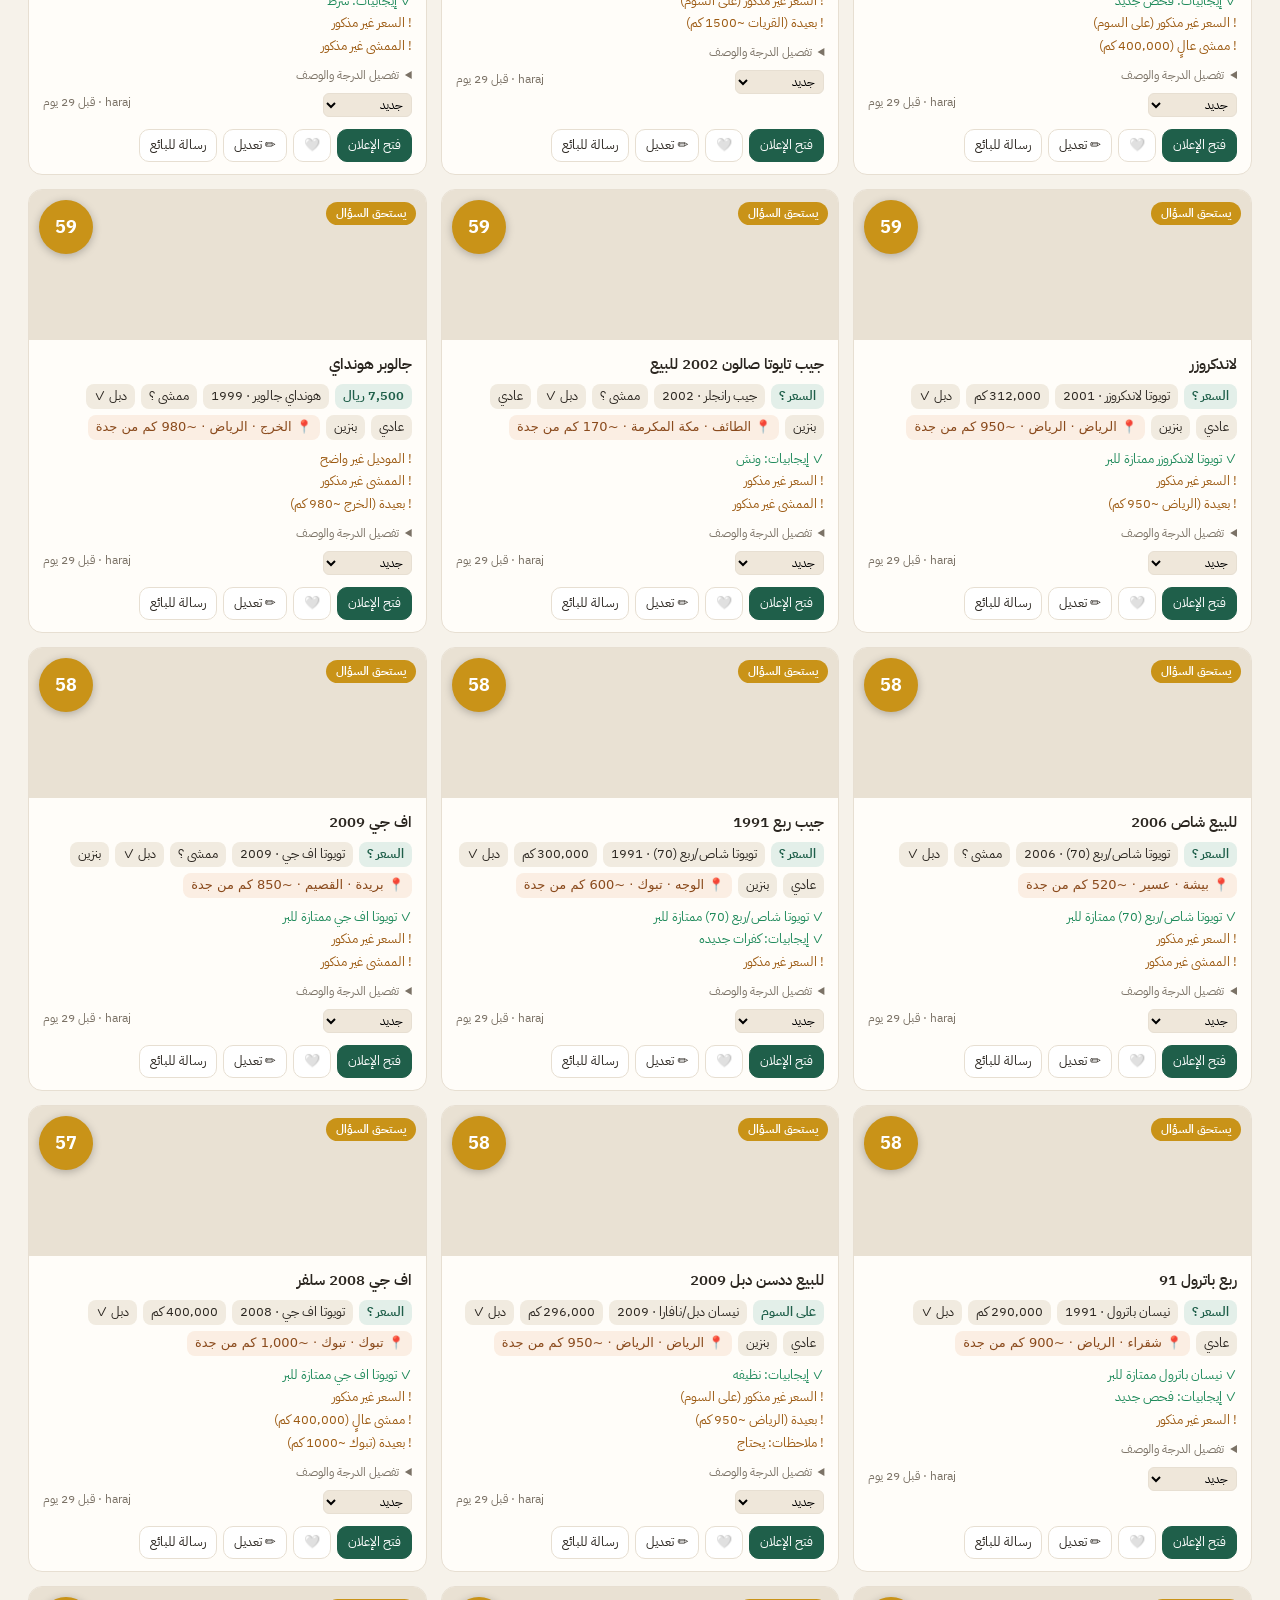
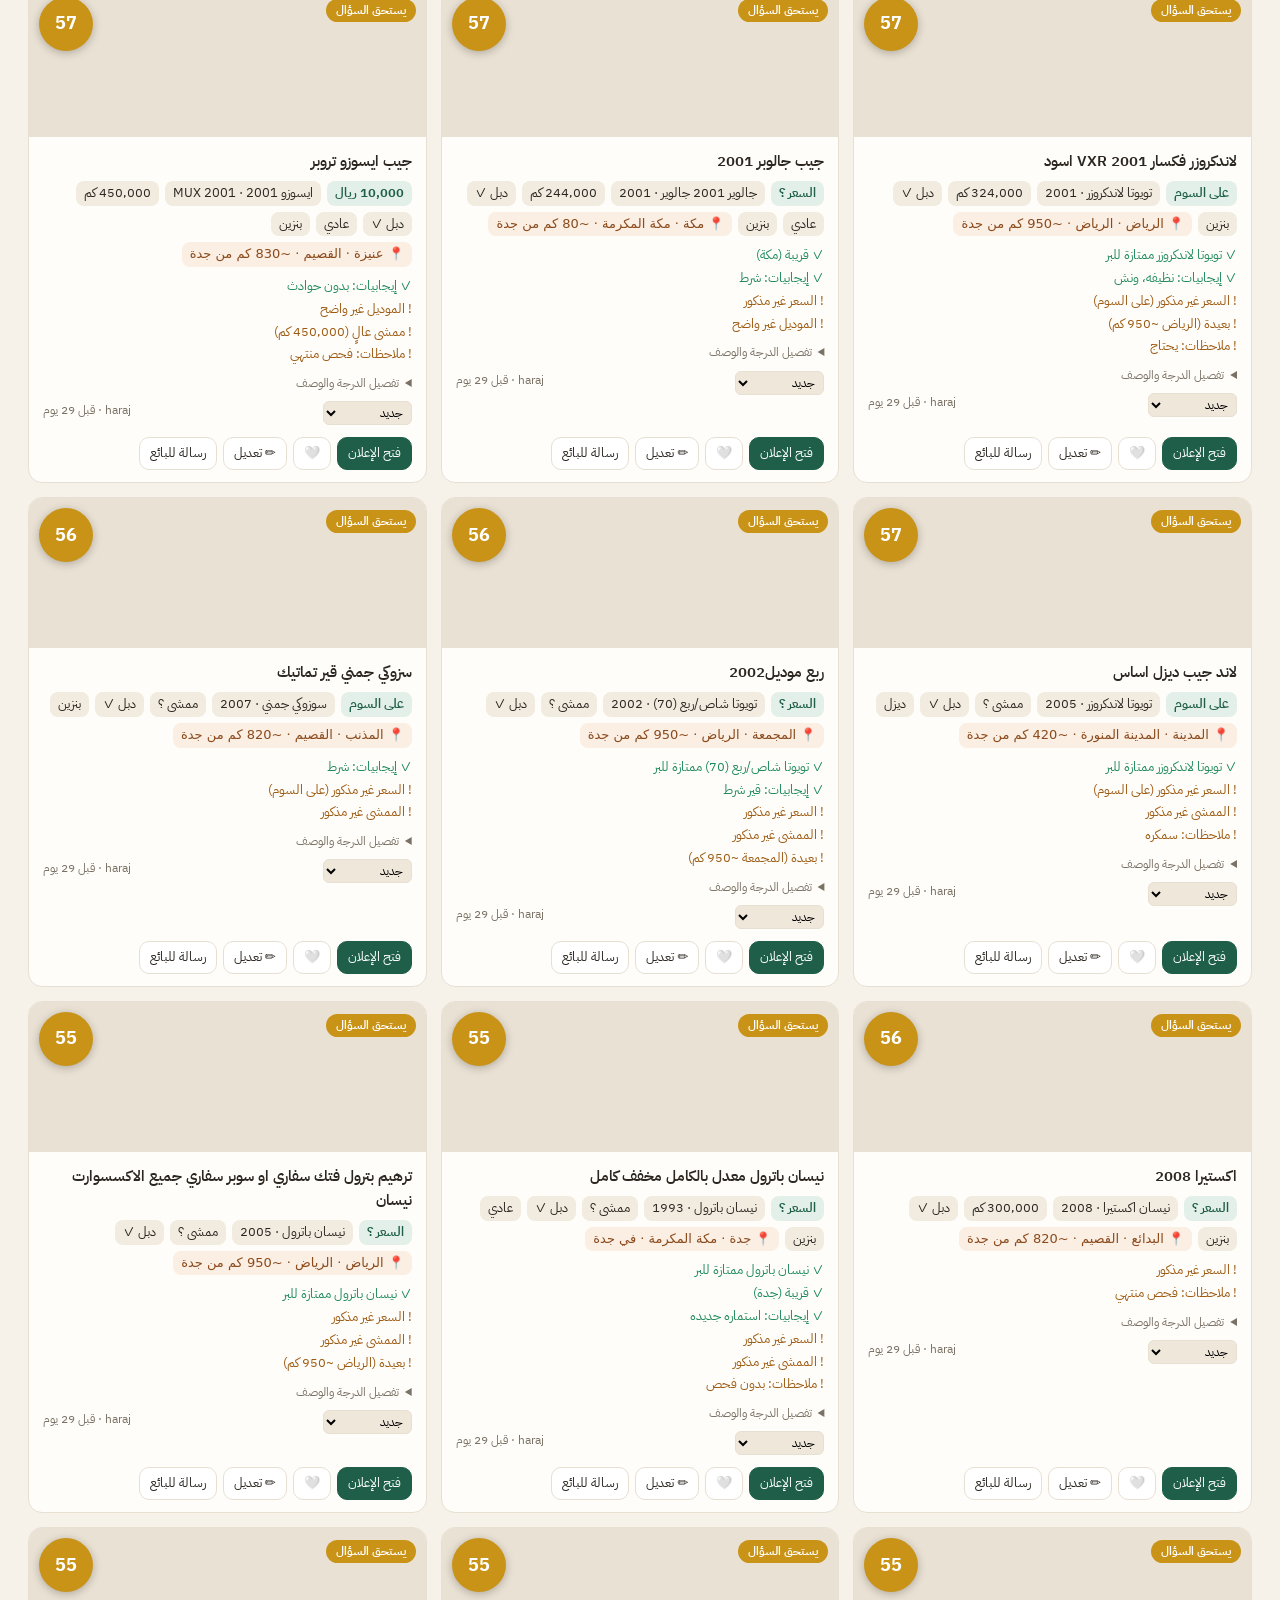
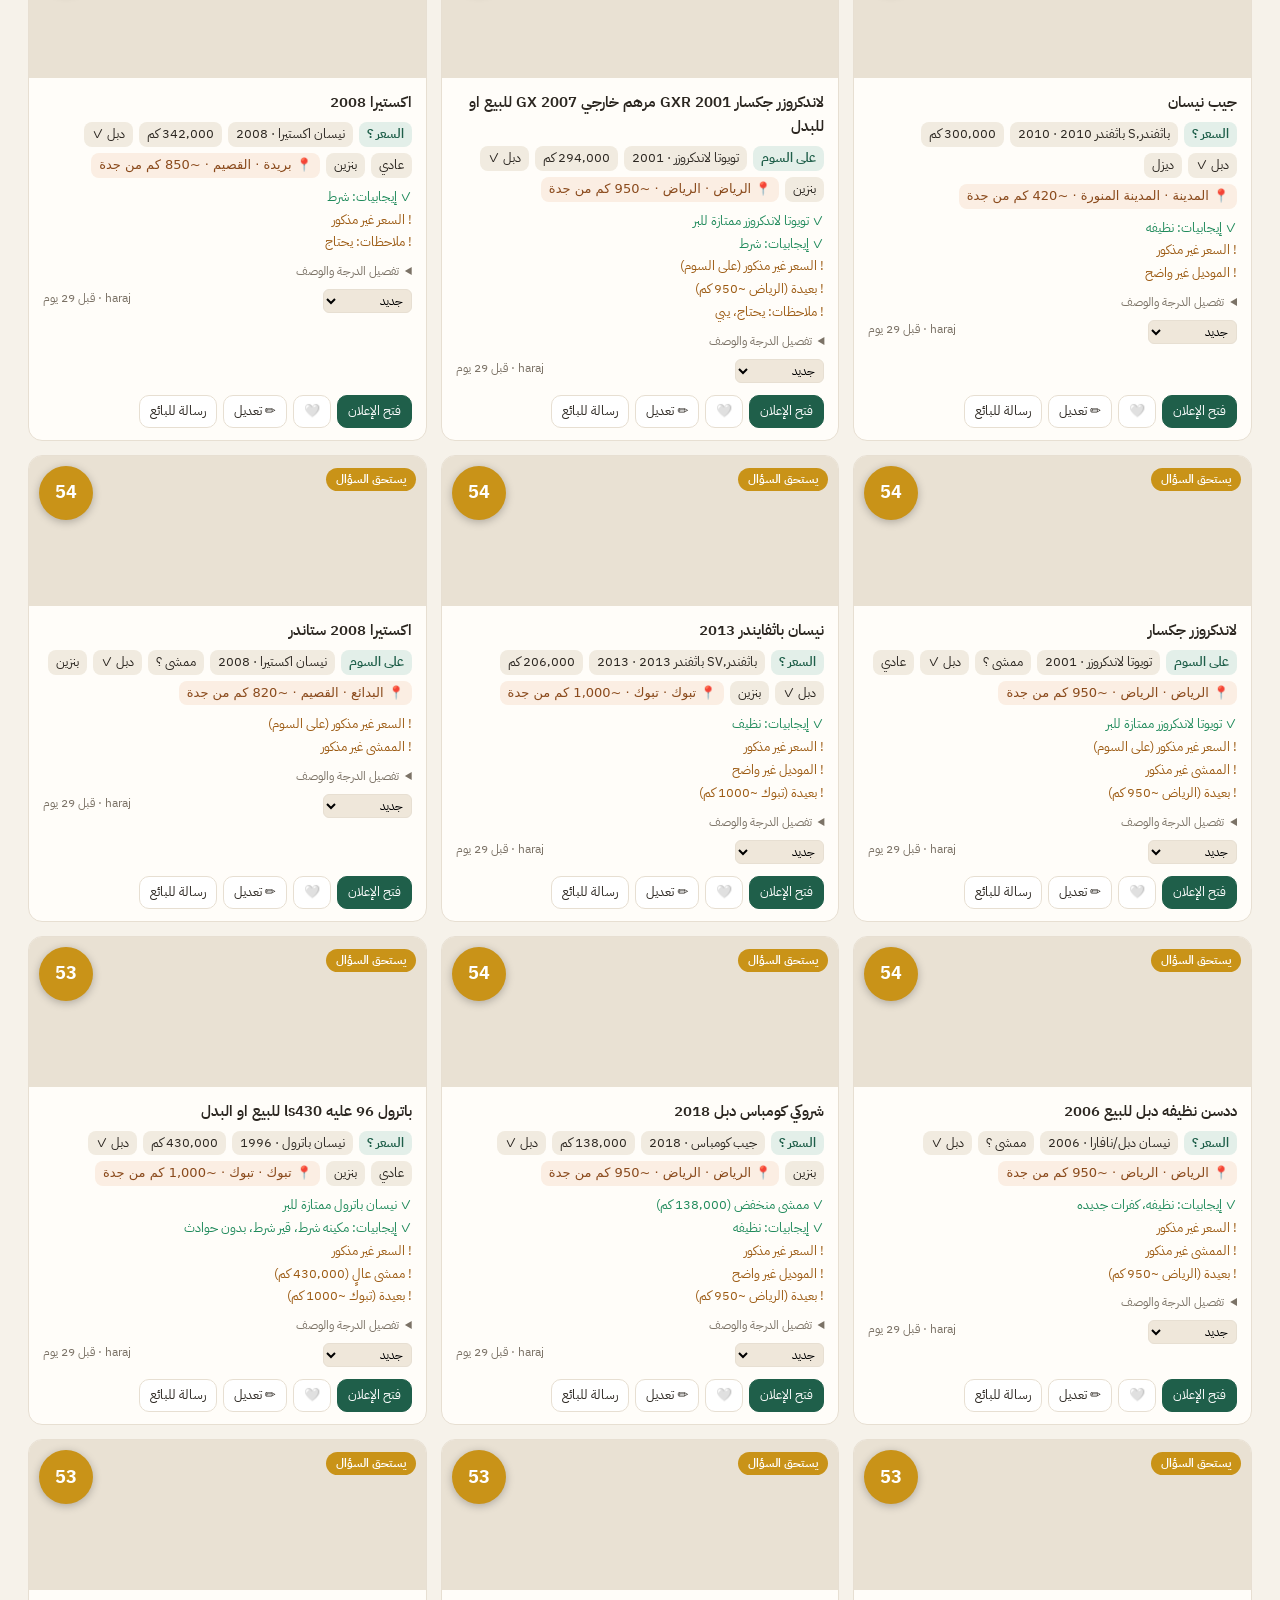
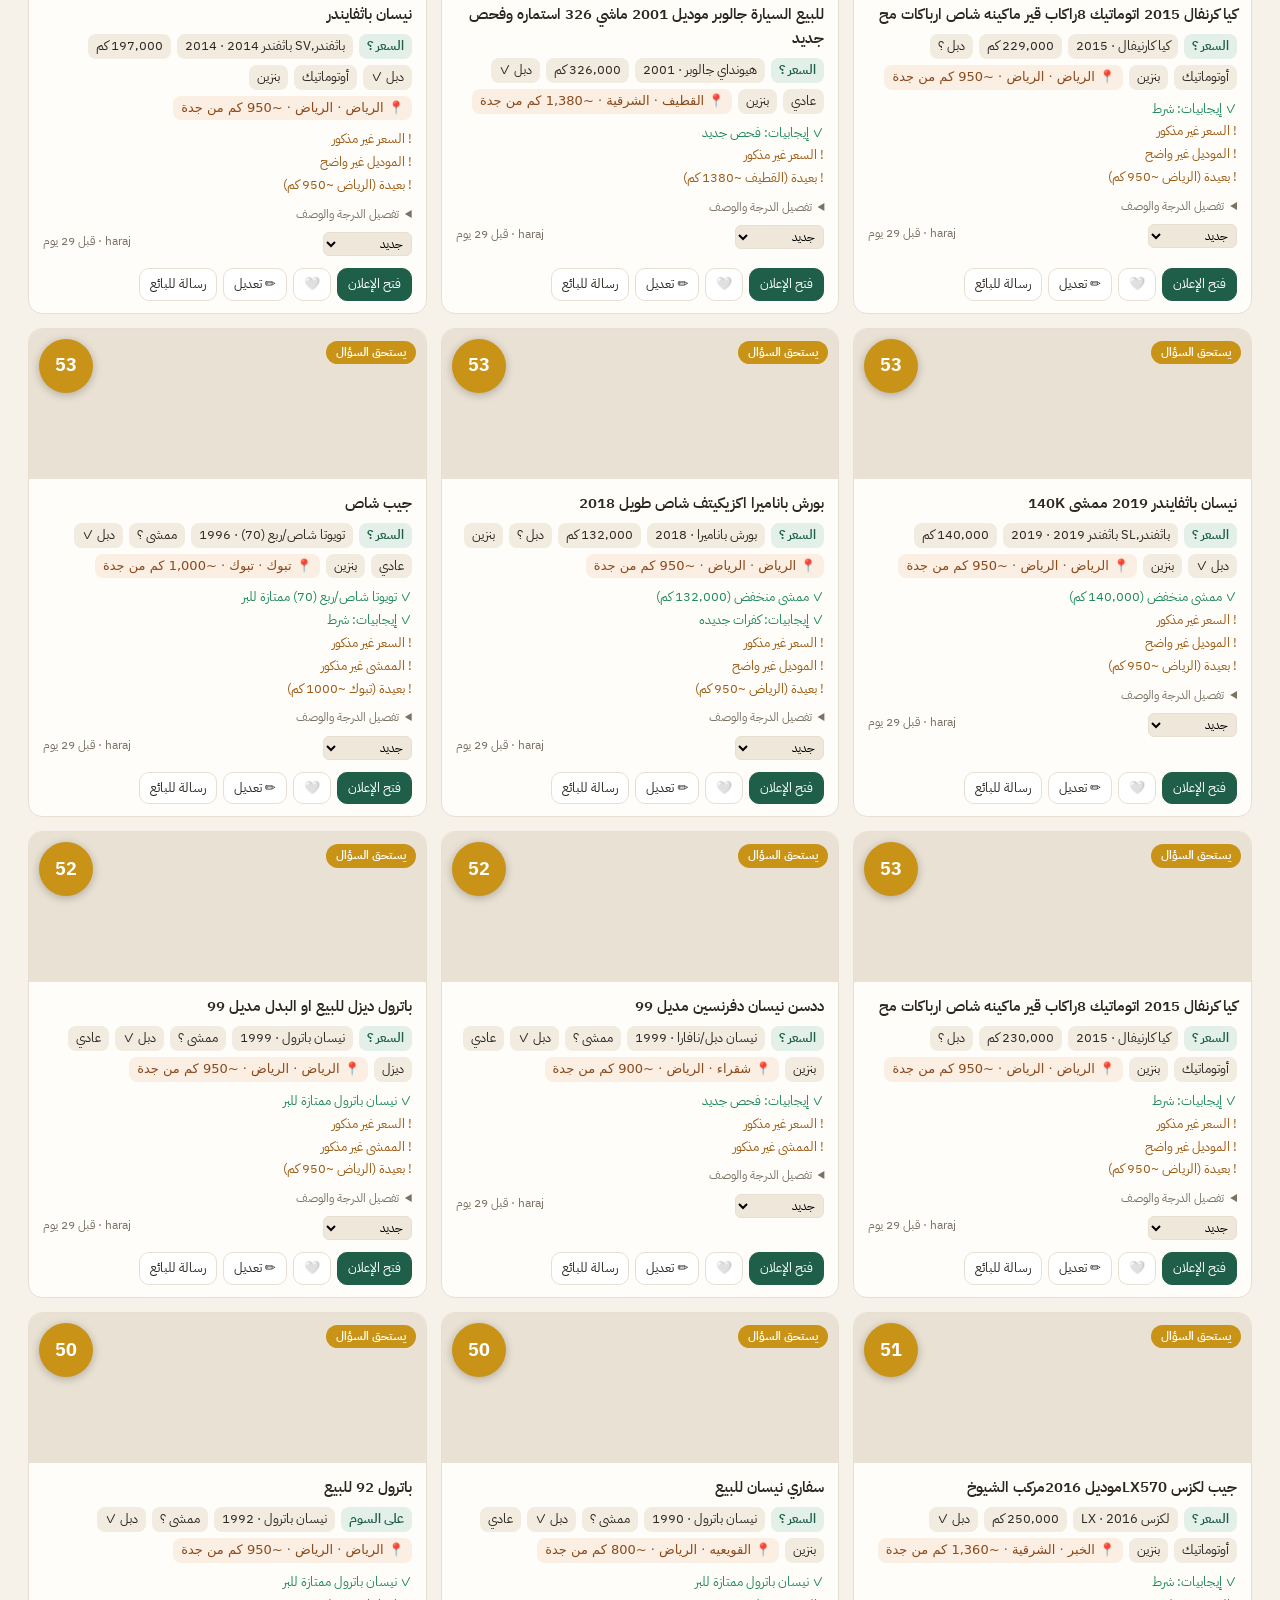
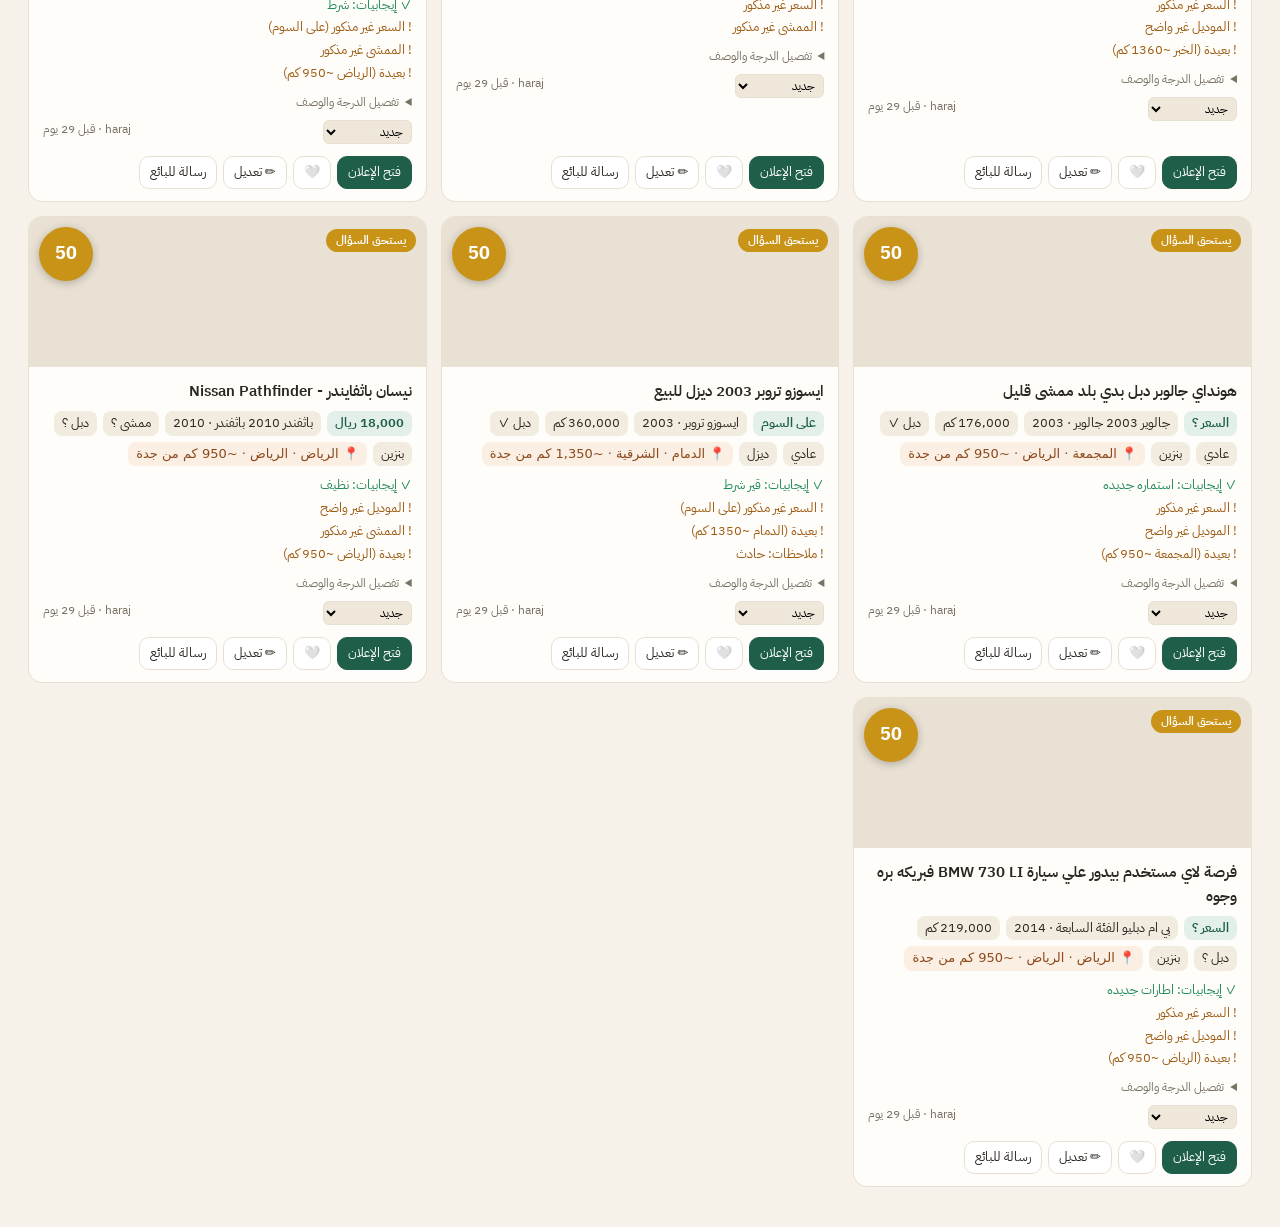
==== commit c064e353: "الإعجاب والمفضلة مع ملاحظات الأعضاء Co-Authored-By: Claude Opus 5.5 <noreply@anthropic.com> Claude-S" ====
--- a/docs/index.html
+++ b/docs/index.html
@@ -29,6 +29,7 @@
 
 <div class="tabs" role="tablist">
   <button class="tab active" data-tab="offers">العروض</button>
+  <button class="tab" data-tab="favs">❤️ المفضلة <span id="fav-count"></span></button>
   <button class="tab" data-tab="pipeline">المتابعة</button>
   <button class="tab" data-tab="market">السوق</button>
 </div>
@@ -51,13 +52,17 @@
       <option value="price">الأقل سعرًا</option>
       <option value="km">الأقل ممشى</option>
       <option value="year">الأحدث موديلًا</option>
+      <option value="likes">الأكثر إعجابًا</option>
     </select>
+    <label class="chk"><input id="f-fav" type="checkbox"> ❤️ المفضلة فقط</label>
     <label class="chk"><input id="f-all" type="checkbox"> إظهار المستبعد والمؤرشف</label>
   </div>
   <div class="chips" id="label-chips"></div>
   <div id="list" class="grid"></div>
   <p id="empty" class="empty hidden"></p>
 </section>
+
+<section id="favs" class="panel"></section>
 
 <section id="pipeline" class="panel"><div id="board" class="board"></div></section>
 
@@ -105,6 +110,15 @@
   </form>
 </dialog>
 
+<dialog id="like-dlg">
+  <form id="like-form">
+    <h3>❤️ أعجبني هذا العرض</h3>
+    <p class="muted" id="like-title"></p>
+    <label>ملاحظتك (اختياري — يراها كل الأعضاء)<textarea id="like-note" rows="3" placeholder="مثال: نظيفة وسعرها معقول، يستاهل نشوفها"></textarea></label>
+    <div class="row"><button class="btn primary" type="submit">أضف للمفضلة</button><button class="btn" type="button" data-close>إلغاء</button></div>
+  </form>
+</dialog>
+
 <div id="toasts"></div>
 <script src="config.js"></script>
 <script src="app.js"></script>
--- a/docs/style.css
+++ b/docs/style.css
@@ -98,3 +98,12 @@
 .form-grid{display:grid;grid-template-columns:1fr 1fr;gap:4px 12px}
 .form-grid .wide{grid-column:1/-1}
 dialog label.chk{flex-direction:row;align-items:center;color:var(--ink)}
+
+.btn.like.on{background:#fde8e8;border-color:#f3b4b4}
+.likers{font-size:13px;background:#fff1f1;border-radius:8px;padding:5px 8px;color:#7a2e2e}
+.fav-list{display:flex;flex-direction:column;gap:8px;max-width:900px}
+.fav-row{display:flex;gap:12px;align-items:center;background:var(--card);border:1px solid var(--line);border-radius:12px;padding:10px 12px}
+.fav-main{flex:1;min-width:0}
+.fav-main a{text-decoration:none;color:var(--ink)}
+.score.sm{position:static;width:40px;height:40px;font-size:15px;flex:none}
+.members{display:grid;grid-template-columns:repeat(auto-fill,minmax(240px,1fr));gap:12px}
